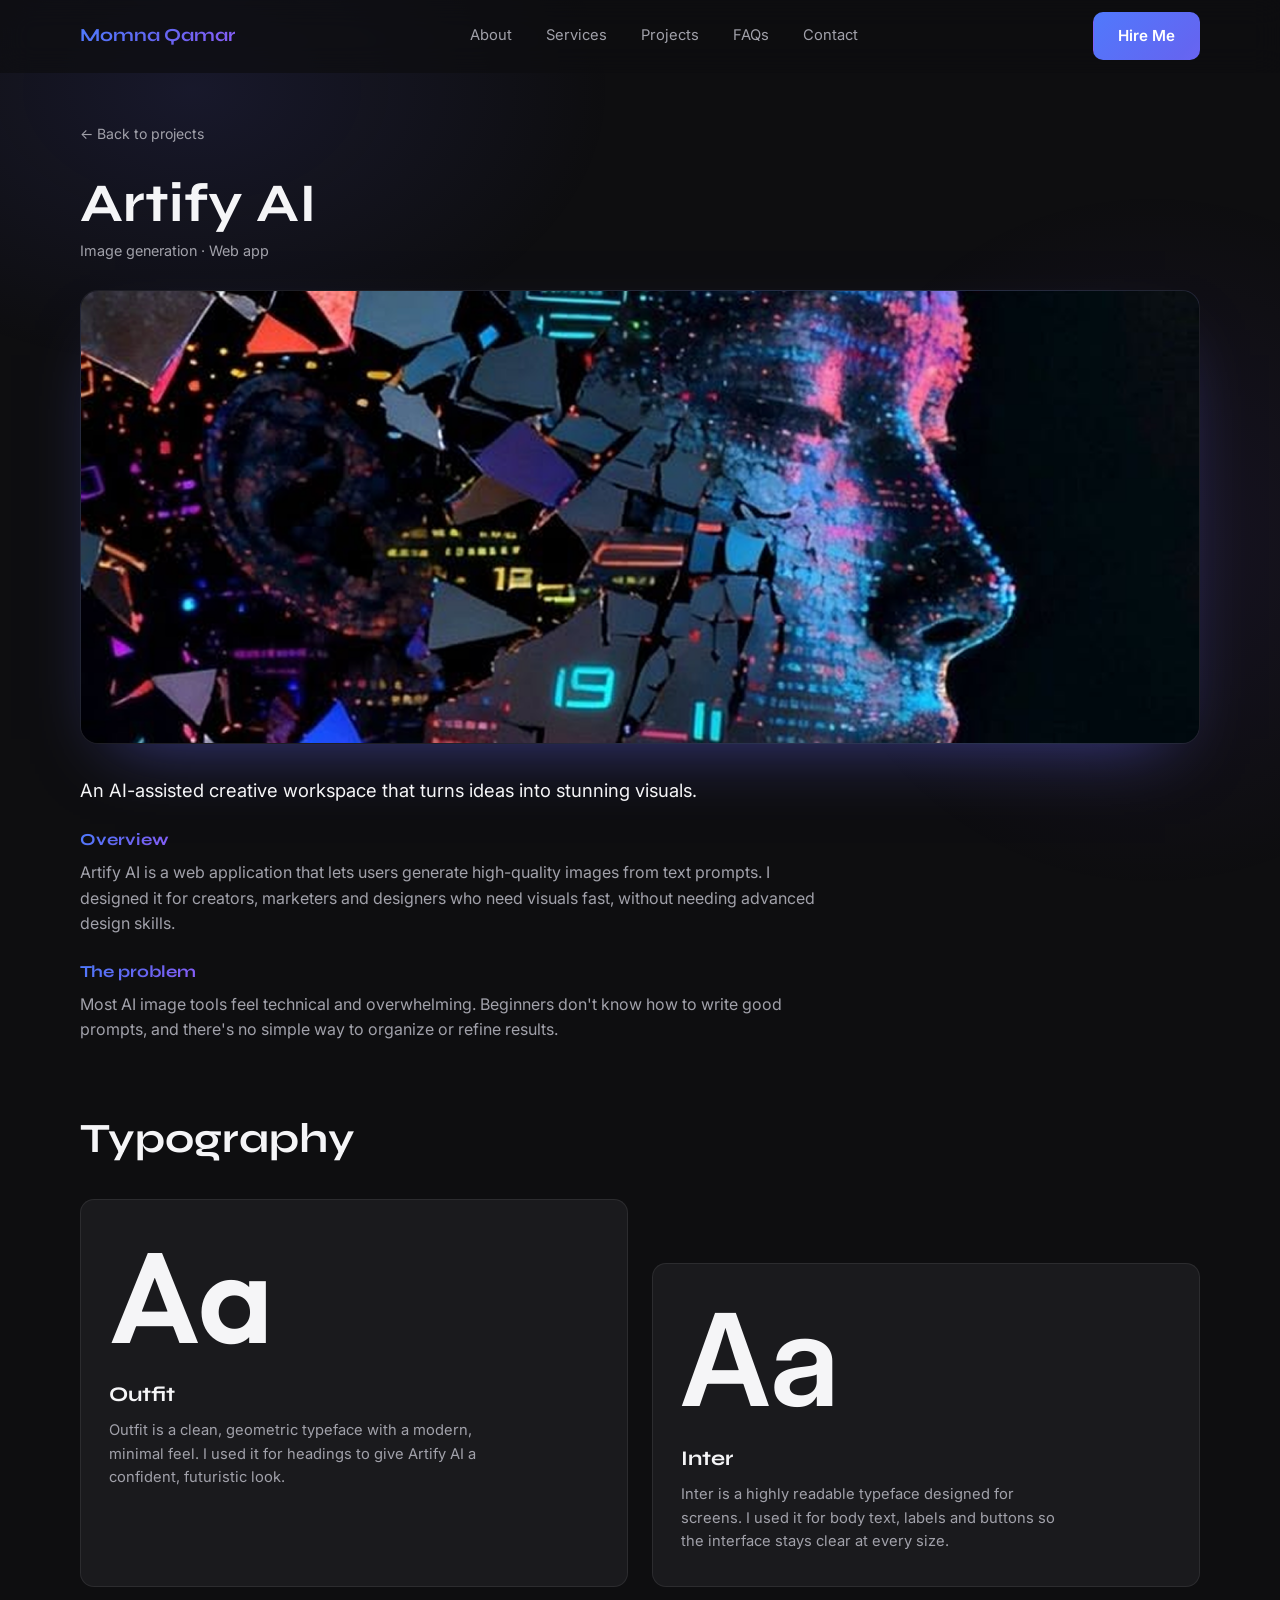
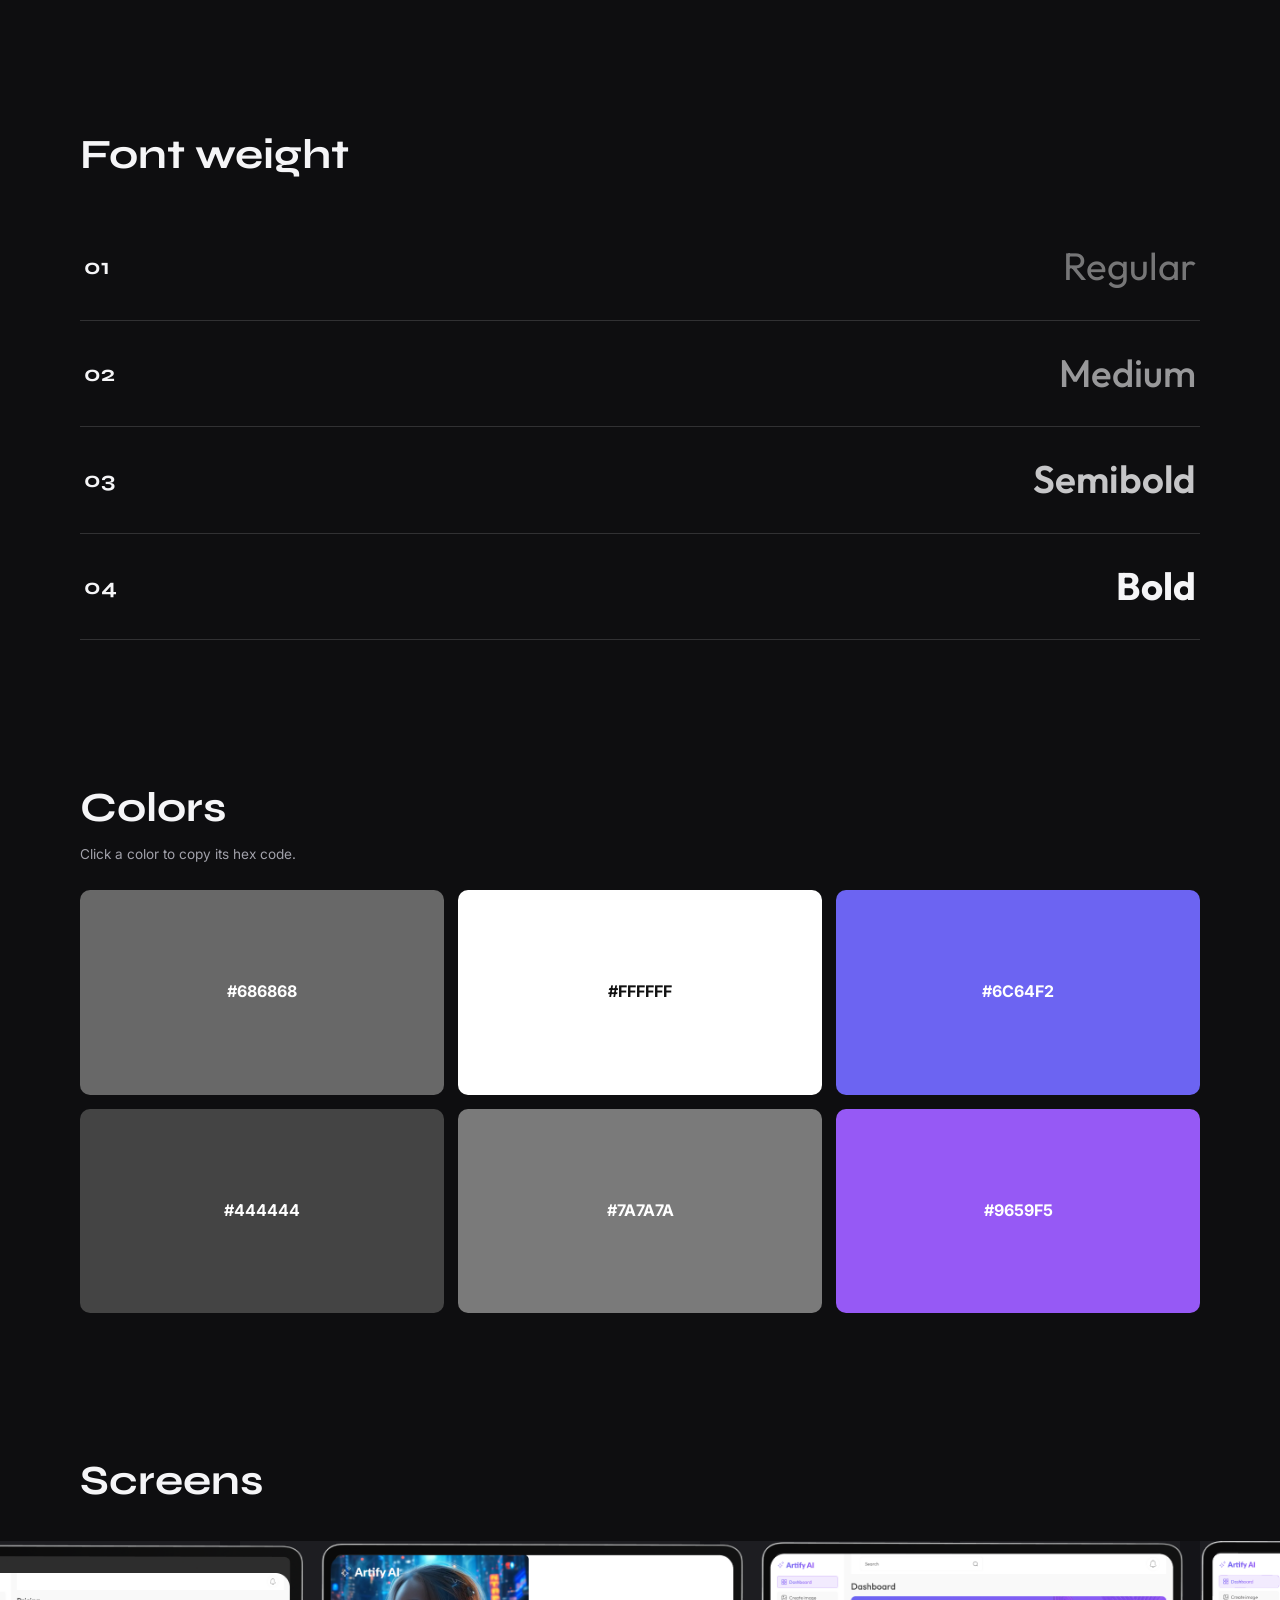
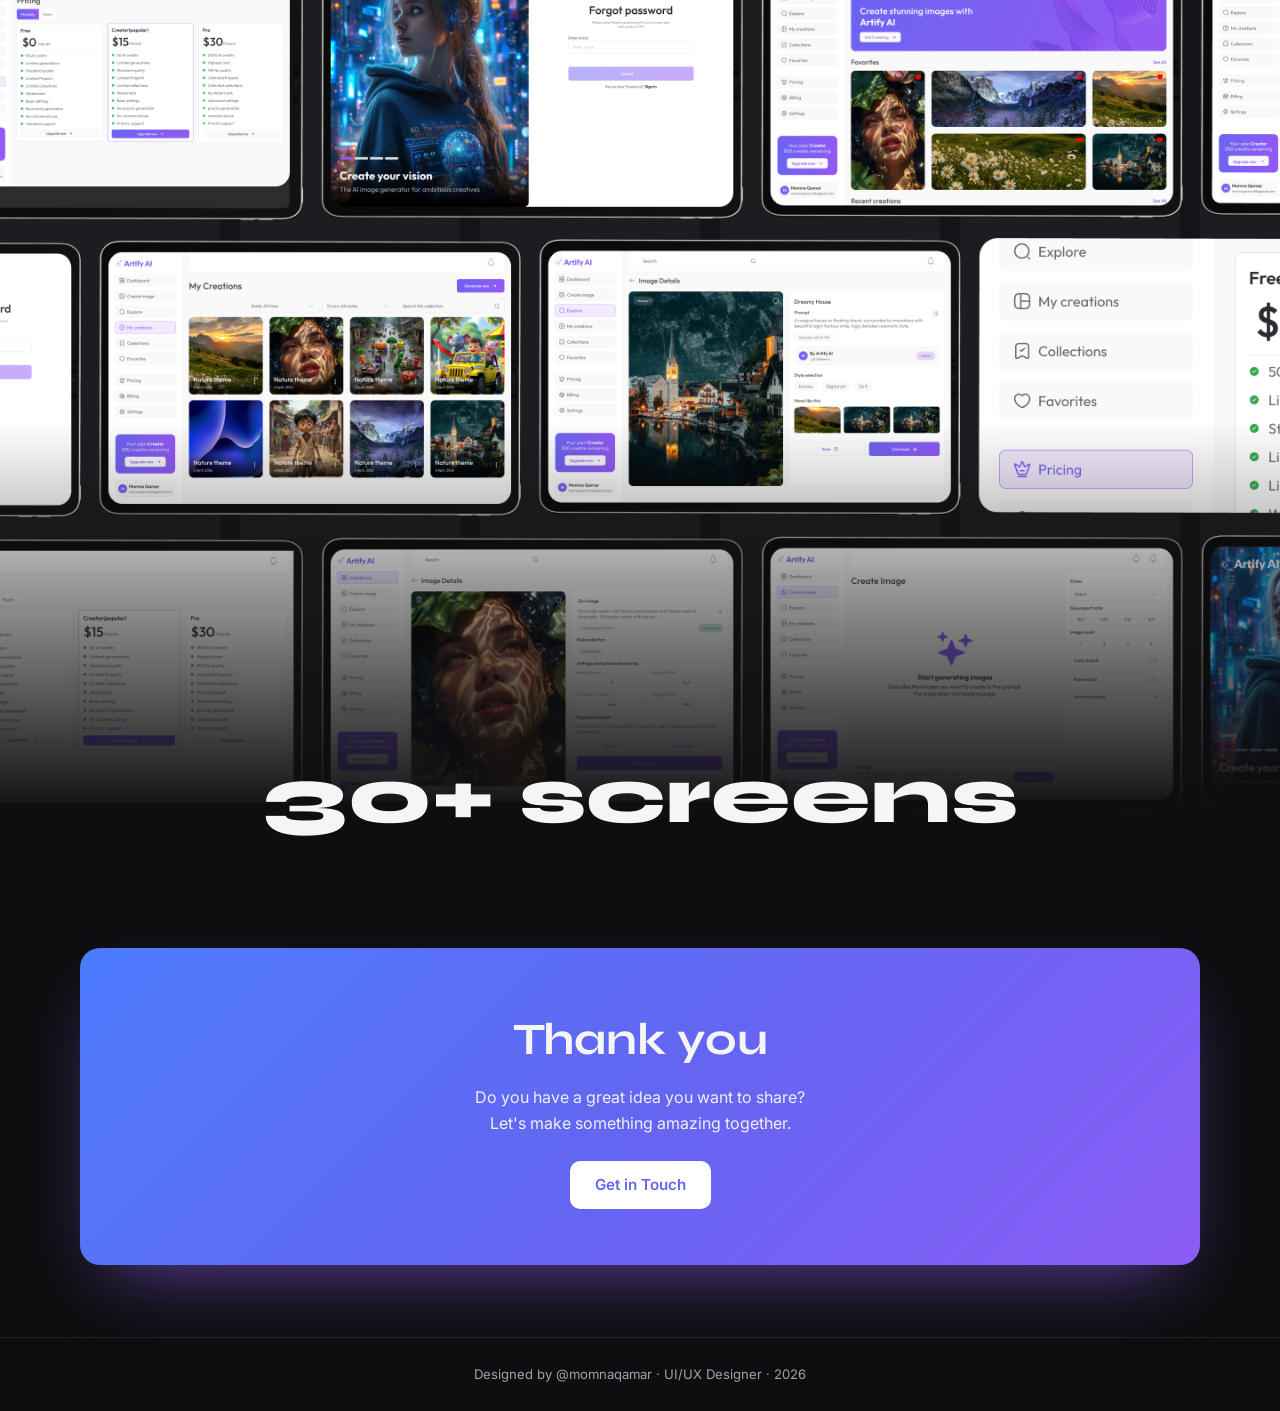
==== artify.html @ 09ad4f68 "Add files via upload" ====
<!DOCTYPE html>
<html lang="en">
<head>
  <meta charset="UTF-8" />
  <meta name="viewport" content="width=device-width, initial-scale=1.0" />
  <title>Artify AI Case Study | Momna Qamar</title>
  <meta name="description" content="Artify AI case study by Momna Qamar: an AI-assisted creative workspace that turns text prompts into high-quality images." />
  <link rel="preconnect" href="https://fonts.googleapis.com" />
  <link rel="preconnect" href="https://fonts.gstatic.com" crossorigin />
  <link href="https://fonts.googleapis.com/css2?family=Syne:wght@600;700;800&family=Inter:wght@400;500;600;700&family=Outfit:wght@400;500;600;700&display=swap" rel="stylesheet" />
  <link rel="stylesheet" href="style.css" />
  <link rel="stylesheet" href="case-study.css" />
  <script>
    // If an image is missing, try other common file extensions before hiding it
    function tryNextImage(img) {
      var base = img.getAttribute("data-base");
      var exts = ["jpg", "png", "jpeg", "webp", "svg", "avif", "JPG", "PNG", "JPEG", "WEBP"];
      var i = parseInt(img.getAttribute("data-try") || "0", 10);
      if (i < exts.length) {
        img.setAttribute("data-try", i + 1);
        img.src = base + "." + exts[i];
      } else {
        img.style.display = "none";
      }
    }
  </script>
</head>
<body>
  <div class="bg-glow" aria-hidden="true"></div>

  <!-- ============ NAVBAR ============ -->
  <header class="nav">
    <div class="container nav__inner">
      <a href="index.html" class="logo">Momna Qamar</a>

      <nav class="nav__links" id="navLinks" aria-label="Main navigation">
        <a href="index.html#about">About</a>
        <a href="index.html#services">Services</a>
        <a href="index.html#projects">Projects</a>
        <a href="index.html#faqs">FAQs</a>
        <a href="index.html#contact">Contact</a>
        <a href="index.html#contact" class="btn btn--primary nav__mobile-cta">Hire Me</a>
      </nav>

      <a href="index.html#contact" class="btn btn--primary nav__cta">Hire Me</a>

      <button class="nav__toggle" id="navToggle" aria-label="Open menu" aria-expanded="false">
        <span></span><span></span><span></span>
      </button>
    </div>
  </header>

  <main>
    <!-- ============ INTRO ============ -->
    <section class="container cs-intro">
      <a href="index.html#projects" class="back-link reveal">&larr; Back to projects</a>
      <h1 class="cs-title reveal">Artify AI</h1>
      <p class="cs-subtitle reveal">Image generation · Web app</p>

      <div class="cs-cover reveal">
        <img src="assets/artify.jpg" data-base="assets/artify" alt="Artify AI cover: a face dissolving into glowing digital shards" onerror="tryNextImage(this)" />
      </div>

      <div class="cs-summary reveal">
        <p class="cs-tagline">An AI-assisted creative workspace that turns ideas into stunning visuals.</p>

        <div class="cs-block">
          <h2>Overview</h2>
          <p>Artify AI is a web application that lets users generate high-quality images from text prompts. I designed it for creators, marketers and designers who need visuals fast, without needing advanced design skills.</p>
        </div>

        <div class="cs-block">
          <h2>The problem</h2>
          <p>Most AI image tools feel technical and overwhelming. Beginners don't know how to write good prompts, and there's no simple way to organize or refine results.</p>
        </div>
      </div>
    </section>

    <!-- ============ TYPOGRAPHY ============ -->
    <section class="section container">
      <h2 class="section__title reveal">Typography</h2>

      <div class="type-grid">
        <div class="type-card reveal">
          <span class="type-sample" style="font-family: 'Outfit', sans-serif;">Aa</span>
          <h3>Outfit</h3>
          <p>Outfit is a clean, geometric typeface with a modern, minimal feel. I used it for headings to give Artify AI a confident, futuristic look.</p>
        </div>

        <div class="type-card type-card--offset reveal">
          <span class="type-sample" style="font-family: 'Inter', sans-serif;">Aa</span>
          <h3>Inter</h3>
          <p>Inter is a highly readable typeface designed for screens. I used it for body text, labels and buttons so the interface stays clear at every size.</p>
        </div>
      </div>
    </section>

    <!-- ============ FONT WEIGHT ============ -->
    <section class="section container">
      <h2 class="section__title reveal">Font weight</h2>

      <ul class="weights">
        <li class="reveal"><span class="weights__num">01</span><span class="weights__name" style="font-weight: 400; opacity: 0.45;">Regular</span></li>
        <li class="reveal"><span class="weights__num">02</span><span class="weights__name" style="font-weight: 500; opacity: 0.6;">Medium</span></li>
        <li class="reveal"><span class="weights__num">03</span><span class="weights__name" style="font-weight: 600; opacity: 0.8;">Semibold</span></li>
        <li class="reveal"><span class="weights__num">04</span><span class="weights__name" style="font-weight: 700;">Bold</span></li>
      </ul>
    </section>

    <!-- ============ COLORS ============ -->
    <section class="section container">
      <h2 class="section__title reveal">Colors</h2>
      <p class="cs-hint reveal">Click a color to copy its hex code.</p>

      <div class="swatches">
        <button class="swatch reveal" style="--c: #686868;" data-hex="#686868"><span>#686868</span></button>
        <button class="swatch swatch--light reveal" style="--c: #FFFFFF;" data-hex="#FFFFFF"><span>#FFFFFF</span></button>
        <button class="swatch reveal" style="--c: #6C64F2;" data-hex="#6C64F2"><span>#6C64F2</span></button>
        <button class="swatch reveal" style="--c: #444444;" data-hex="#444444"><span>#444444</span></button>
        <button class="swatch reveal" style="--c: #7A7A7A;" data-hex="#7A7A7A"><span>#7A7A7A</span></button>
        <button class="swatch reveal" style="--c: #9659F5;" data-hex="#9659F5"><span>#9659F5</span></button>
      </div>
    </section>

    <!-- ============ SCREENS ============ -->
    <section class="section screens">
      <div class="container">
        <h2 class="section__title reveal">Screens</h2>
      </div>

      <div class="screens__frame reveal">
        <img src="assets/artify-screens.png" data-base="assets/artify-screens" alt="A collage of Artify AI screens: sign-in, dashboard, collections, image details and pricing" onerror="tryNextImage(this)" />
        <div class="screens__fade" aria-hidden="true"></div>
      </div>

      <p class="screens__count reveal">30+ screens</p>
    </section>

    <!-- ============ THANK YOU ============ -->
    <section class="container section">
      <div class="thanks reveal">
        <h2>Thank you</h2>
        <p>Do you have a great idea you want to share?<br />Let's make something amazing together.</p>
        <a href="index.html#contact" class="btn thanks__btn">Get in Touch</a>
      </div>
    </section>
  </main>

  <footer class="footer">
    <div class="container">Designed by @momnaqamar · UI/UX Designer · <span id="year"></span></div>
  </footer>

  <script src="script.js"></script>
  <script>
    // Copy a color's hex code when its swatch is clicked
    document.querySelectorAll(".swatch").forEach(function (swatch) {
      swatch.addEventListener("click", function () {
        var hex = swatch.getAttribute("data-hex");
        var label = swatch.querySelector("span");
        var done = function () {
          label.textContent = "Copied!";
          setTimeout(function () { label.textContent = hex; }, 1200);
        };
        if (navigator.clipboard) {
          navigator.clipboard.writeText(hex).then(done).catch(function () {});
        }
      });
    });
  </script>
</body>
</html>
---- style.css ----
/* =========================================================
   Momna Qamar — Portfolio
   Colors: Electric Blue #4D7CFE → Indigo #6366F1 → Violet #8B5CF6
   ========================================================= */

:root {
  --blue: #4d7cfe;
  --indigo: #6366f1;
  --violet: #8b5cf6;
  --gradient: linear-gradient(135deg, var(--blue) 0%, var(--indigo) 50%, var(--violet) 100%);

  --bg: #0e0e10;
  --surface: #1a1a1d;
  --surface-2: #232327;
  --border: rgba(255, 255, 255, 0.08);
  --text: #f5f5f7;
  --muted: #a1a1aa;

  --radius: 14px;
  --ease: cubic-bezier(0.22, 1, 0.36, 1);
  --font-head: "Syne", sans-serif;
  --font-body: "Inter", sans-serif;
}

*,
*::before,
*::after { box-sizing: border-box; margin: 0; padding: 0; }

html { scroll-behavior: smooth; }

body {
  font-family: var(--font-body);
  background: var(--bg);
  color: var(--text);
  line-height: 1.6;
  overflow-x: hidden;
}

img { max-width: 100%; display: block; }
a { color: inherit; text-decoration: none; }
button, input, select, textarea { font: inherit; color: inherit; }

.container { width: min(1120px, 100% - 40px); margin-inline: auto; }

/* soft background glow */
.bg-glow {
  position: fixed; inset: 0; z-index: -1; pointer-events: none;
  background:
    radial-gradient(600px 400px at 15% 10%, rgba(99, 102, 241, 0.12), transparent 70%),
    radial-gradient(500px 500px at 90% 60%, rgba(139, 92, 246, 0.08), transparent 70%);
}

.gradient-text {
  background: var(--gradient);
  -webkit-background-clip: text;
  background-clip: text;
  color: transparent;
}

/* ================= BUTTONS ================= */
.btn {
  position: relative;
  display: inline-flex; align-items: center; justify-content: center;
  padding: 11px 24px;
  border-radius: 10px;
  font-weight: 600; font-size: 0.95rem;
  border: 1px solid transparent;
  cursor: pointer;
  overflow: hidden;
  isolation: isolate;
  transition: transform 0.3s var(--ease), box-shadow 0.3s var(--ease), border-color 0.3s, color 0.3s;
}

.btn--primary {
  background: var(--gradient);
  background-size: 200% 200%;
  background-position: 0% 50%;
  color: #fff;
  transition: transform 0.3s var(--ease), box-shadow 0.3s var(--ease), background-position 0.5s var(--ease);
}
/* light sweep across the button */
.btn--primary::after {
  content: "";
  position: absolute; inset: 0; z-index: -1;
  background: linear-gradient(120deg, transparent 30%, rgba(255, 255, 255, 0.35) 50%, transparent 70%);
  transform: translateX(-120%);
  transition: transform 0.6s var(--ease);
}
.btn--primary:hover {
  transform: translateY(-3px);
  background-position: 100% 50%;
  box-shadow: 0 10px 30px -8px rgba(99, 102, 241, 0.7);
}
.btn--primary:hover::after { transform: translateX(120%); }

.btn--ghost {
  background: transparent;
  border-color: rgba(255, 255, 255, 0.25);
  color: var(--text);
}
.btn--ghost::before {
  content: "";
  position: absolute; inset: 0; z-index: -1;
  background: var(--gradient);
  opacity: 0;
  transition: opacity 0.35s var(--ease);
}
.btn--ghost:hover {
  transform: translateY(-3px);
  border-color: transparent;
  box-shadow: 0 10px 30px -10px rgba(139, 92, 246, 0.7);
}
.btn--ghost:hover::before { opacity: 1; }

.btn:active { transform: translateY(0) scale(0.97); }
.btn:focus-visible, a:focus-visible, button:focus-visible {
  outline: 2px solid var(--violet); outline-offset: 3px;
}

/* ================= NAVBAR ================= */
.nav {
  position: sticky; top: 0; z-index: 50;
  backdrop-filter: blur(14px);
  background: rgba(14, 14, 16, 0.7);
  border-bottom: 1px solid transparent;
  transition: border-color 0.3s, background 0.3s;
}
.nav.scrolled { border-color: var(--border); background: rgba(14, 14, 16, 0.9); }

.nav__inner { display: flex; align-items: center; justify-content: space-between; height: 72px; gap: 24px; }

.logo {
  font-family: var(--font-head); font-weight: 700; font-size: 1.15rem;
  background: var(--gradient); -webkit-background-clip: text; background-clip: text; color: transparent;
}

.nav__links { display: flex; gap: 34px; }
.nav__links a {
  position: relative; font-size: 0.92rem; color: var(--muted);
  transition: color 0.3s;
}
.nav__links a:not(.btn)::after {
  content: ""; position: absolute; left: 0; bottom: -6px;
  width: 100%; height: 2px; border-radius: 2px;
  background: var(--gradient);
  transform: scaleX(0); transform-origin: right;
  transition: transform 0.35s var(--ease);
}
.nav__links a:not(.btn):hover { color: var(--text); }
.nav__links a:not(.btn):hover::after { transform: scaleX(1); transform-origin: left; }
.nav__mobile-cta { display: none; }

.nav__toggle { display: none; background: none; border: 0; cursor: pointer; width: 32px; height: 32px; position: relative; }
.nav__toggle span {
  position: absolute; left: 4px; right: 4px; height: 2px; background: var(--text); border-radius: 2px;
  transition: transform 0.3s var(--ease), opacity 0.3s;
}
.nav__toggle span:nth-child(1) { top: 9px; }
.nav__toggle span:nth-child(2) { top: 15px; }
.nav__toggle span:nth-child(3) { top: 21px; }
.nav__toggle.open span:nth-child(1) { transform: translateY(6px) rotate(45deg); }
.nav__toggle.open span:nth-child(2) { opacity: 0; }
.nav__toggle.open span:nth-child(3) { transform: translateY(-6px) rotate(-45deg); }

/* ================= HERO ================= */
.hero {
  display: grid; grid-template-columns: 1fr 1fr; align-items: center; gap: 48px;
  padding-block: 56px 40px;
}
.pill {
  display: inline-block; padding: 5px 14px; border-radius: 999px;
  font-size: 0.78rem; color: var(--muted);
  background: var(--surface-2); border: 1px solid var(--border);
}
.hero__title {
  font-family: var(--font-head); font-weight: 700;
  font-size: clamp(2.6rem, 5.5vw, 4rem); line-height: 1.05;
  margin: 18px 0 20px;
}
.hero__desc { color: var(--muted); max-width: 46ch; margin-bottom: 32px; }
.hero__actions { display: flex; gap: 14px; flex-wrap: wrap; }

.hero__visual {
  aspect-ratio: 4 / 5;
  border-radius: 22px; overflow: hidden;
  background: radial-gradient(circle at 50% 45%, rgba(99, 102, 241, 0.45), transparent 60%), #050507;
  border: 1px solid var(--border);
  box-shadow: 0 30px 80px -30px rgba(99, 102, 241, 0.5);
}
.hero__visual img { width: 100%; height: 100%; object-fit: cover; transition: transform 1.2s var(--ease); }
.hero__visual:hover img { transform: scale(1.04); }

/* ================= SECTIONS ================= */
.section { padding-block: 72px; }
.section__title {
  font-family: var(--font-head); font-weight: 700;
  font-size: clamp(1.9rem, 3.5vw, 2.6rem); line-height: 1.15;
  margin-bottom: 36px;
}

/* ================= SERVICE CARDS ================= */
.services-grid { display: grid; grid-template-columns: repeat(3, 1fr); gap: 18px; }

.service-card {
  position: relative; overflow: hidden; isolation: isolate;
  padding: 28px 24px;
  border-radius: var(--radius);
  background: var(--gradient);
  min-height: 210px;
  transition: transform 0.45s var(--ease), box-shadow 0.45s var(--ease);
}
/* darker layer that fades on hover */
.service-card::before {
  content: ""; position: absolute; inset: 0; z-index: -1;
  background: linear-gradient(135deg, rgba(0, 0, 0, 0) 0%, rgba(0, 0, 0, 0.18) 100%);
  transition: opacity 0.45s var(--ease);
}
/* shine sweep */
.service-card::after {
  content: ""; position: absolute; top: 0; left: -75%; z-index: -1;
  width: 50%; height: 100%;
  background: linear-gradient(100deg, transparent, rgba(255, 255, 255, 0.28), transparent);
  transform: skewX(-20deg);
  transition: left 0.8s var(--ease);
}
.service-card:hover {
  transform: translateY(-8px);
  box-shadow: 0 22px 45px -15px rgba(99, 102, 241, 0.75);
}
.service-card:hover::before { opacity: 0; }
.service-card:hover::after { left: 130%; }

.service-card__icon {
  width: 42px; height: 42px; border-radius: 10px;
  display: grid; place-items: center;
  background: rgba(255, 255, 255, 0.16);
  border: 1px dashed rgba(255, 255, 255, 0.45);
  margin-bottom: 22px;
  transition: transform 0.45s var(--ease), background 0.45s;
}
.service-card__icon svg { width: 20px; height: 20px; fill: none; stroke: #fff; stroke-width: 1.8; stroke-linecap: round; stroke-linejoin: round; }
.service-card:hover .service-card__icon { transform: rotate(-8deg) scale(1.12); background: rgba(255, 255, 255, 0.26); }

.service-card h3 { font-family: var(--font-head); font-size: 1.2rem; margin-bottom: 10px; }
.service-card p { font-size: 0.88rem; color: rgba(255, 255, 255, 0.85); line-height: 1.55; }

/* ================= PROJECT CARDS ================= */
.projects-grid { display: grid; grid-template-columns: 1fr 1fr; gap: 18px; }
.project-card--wide { grid-column: 1 / -1; }

.project-card {
  border-radius: var(--radius); overflow: hidden;
  background: var(--surface);
  border: 1px solid var(--border);
  transition: transform 0.45s var(--ease), border-color 0.45s, box-shadow 0.45s var(--ease);
  cursor: pointer;
}
.project-card:hover {
  transform: translateY(-6px);
  border-color: rgba(139, 92, 246, 0.55);
  box-shadow: 0 24px 50px -20px rgba(99, 102, 241, 0.6);
}

.project-card__media { position: relative; aspect-ratio: 16 / 10; overflow: hidden; }
.project-card--wide .project-card__media { aspect-ratio: 21 / 8.5; }
.project-card__media img { width: 100%; height: 100%; object-fit: cover; transition: transform 0.9s var(--ease), filter 0.6s; }
.project-card:hover .project-card__media img { transform: scale(1.08); filter: brightness(1.08); }
/* color veil on hover */
.project-card__media::after {
  content: ""; position: absolute; inset: 0;
  background: linear-gradient(180deg, transparent 50%, rgba(99, 102, 241, 0.35));
  opacity: 0; transition: opacity 0.5s var(--ease);
}
.project-card:hover .project-card__media::after { opacity: 1; }

/* fallbacks while images are missing */
.media--artify { background: radial-gradient(circle at 70% 40%, #4d7cfe55, transparent 60%), #0b0b12; }
.media--biterush { background: radial-gradient(circle at 50% 50%, #f9731655, transparent 60%), #120c08; }
.media--pawhaven { background: radial-gradient(circle at 50% 50%, #8b5cf655, transparent 60%), #111; }

.project-card__tag {
  position: absolute; top: 14px; left: 14px; z-index: 1;
  padding: 4px 12px; border-radius: 999px; font-size: 0.75rem;
  background: rgba(14, 14, 16, 0.7); backdrop-filter: blur(8px);
  border: 1px solid var(--border);
  transform: translateY(-8px); opacity: 0;
  transition: transform 0.4s var(--ease), opacity 0.4s;
}
.project-card:hover .project-card__tag { transform: translateY(0); opacity: 1; }

.project-card__body { padding: 20px 22px 24px; }
.project-card__body h3 { font-family: var(--font-head); font-size: 1.15rem; margin-bottom: 8px; display: flex; align-items: center; gap: 8px; }
.project-card__body p { font-size: 0.88rem; color: var(--muted); }
.arrow { display: inline-block; opacity: 0; transform: translate(-6px, 6px); transition: transform 0.4s var(--ease), opacity 0.4s; color: var(--violet); }
.project-card:hover .arrow { opacity: 1; transform: translate(0, 0); }

/* ================= TOOLS ================= */
.tools-head { display: flex; justify-content: space-between; align-items: center; gap: 24px; flex-wrap: wrap; margin-bottom: 36px; }
.tools-head .section__title { margin-bottom: 0; }
/* auto-scrolling tool logos */
.marquee {
  flex: 1 1 280px; max-width: 400px;
  overflow: hidden;
  /* fade the logos in and out at both edges */
  -webkit-mask-image: linear-gradient(90deg, transparent, #000 15%, #000 85%, transparent);
  mask-image: linear-gradient(90deg, transparent, #000 15%, #000 85%, transparent);
}
.marquee__track {
  display: flex; width: max-content;
  animation: marquee-scroll 14s linear infinite;
}
.marquee:hover .marquee__track { animation-play-state: paused; }
.marquee__group { display: flex; align-items: center; gap: 28px; padding-right: 28px; padding-block: 10px; }
.marquee .tool-logo { flex-shrink: 0; }
.marquee .tool-logo:hover { transform: translateY(-6px) rotate(-6deg); }
@keyframes marquee-scroll {
  from { transform: translateX(0); }
  to { transform: translateX(-50%); }
}
.tool-logo--ps { background: #001e36; color: #31a8ff; border: 1.5px solid #31a8ff55; }
.tool-logo--lr { background: #001e36; color: #31a8ff; border: 1.5px solid #31a8ff55; }
.tool-logo {
  width: 52px; height: 52px; border-radius: 10px;
  display: grid; place-items: center;
  font-family: var(--font-body); font-weight: 600; font-size: 1.3rem;
  transition: transform 0.4s var(--ease);
}
.tool-logo--svg svg { height: 40px; width: auto; }
.tool-logo--sm { width: 36px; height: 36px; font-size: 0.95rem; border-radius: 7px; }
.tool-logo--sm svg { height: 26px; }

.tools-grid { display: grid; grid-template-columns: repeat(4, 1fr); gap: 18px; }

.tool-card {
  position: relative;
  padding: 24px 22px;
  border-radius: var(--radius);
  background: var(--surface);
  border: 1px solid var(--border);
  transition: transform 0.45s var(--ease), box-shadow 0.45s var(--ease), background 0.45s;
}
/* gradient border that fades in on hover */
.tool-card::before {
  content: ""; position: absolute; inset: 0; border-radius: inherit; padding: 1px;
  background: var(--gradient);
  -webkit-mask: linear-gradient(#000 0 0) content-box, linear-gradient(#000 0 0);
  -webkit-mask-composite: xor; mask-composite: exclude;
  opacity: 0; transition: opacity 0.45s var(--ease);
}
.tool-card:hover {
  transform: translateY(-6px);
  background: var(--surface-2);
  box-shadow: 0 20px 40px -18px rgba(99, 102, 241, 0.55);
}
.tool-card:hover::before { opacity: 1; }
.tool-card .tool-logo { margin-bottom: 18px; }
.tool-card:hover .tool-logo { transform: scale(1.12) rotate(-6deg); }
.tool-card h3 { font-family: var(--font-head); font-size: 1.1rem; margin-bottom: 8px; }
.tool-card p { font-size: 0.86rem; color: var(--muted); }

/* ================= FAQ ================= */
.faq-list { display: flex; flex-direction: column; gap: 14px; }
.faq {
  border-radius: 12px; background: var(--surface);
  border: 1px solid var(--border);
  transition: border-color 0.3s, background 0.3s;
}
.faq:hover, .faq.open { border-color: rgba(99, 102, 241, 0.45); background: var(--surface-2); }

.faq__q {
  width: 100%; display: flex; justify-content: space-between; align-items: center; gap: 16px;
  padding: 20px 22px; background: none; border: 0; cursor: pointer; text-align: left; font-size: 1rem;
}
.faq__icon {
  position: relative; flex-shrink: 0;
  width: 28px; height: 28px; border-radius: 50%;
  border: 2px solid var(--indigo);
  transition: transform 0.4s var(--ease), background 0.3s;
}
.faq__icon::before, .faq__icon::after {
  content: ""; position: absolute; top: 50%; left: 50%;
  width: 12px; height: 2px; background: var(--indigo); border-radius: 2px;
  transform: translate(-50%, -50%);
  transition: background 0.3s;
}
.faq__icon::after { transform: translate(-50%, -50%) rotate(90deg); }
.faq__q:hover .faq__icon { background: var(--indigo); }
.faq__q:hover .faq__icon::before, .faq__q:hover .faq__icon::after { background: #fff; }
.faq.open .faq__icon { transform: rotate(45deg); }

.faq__a { display: grid; grid-template-rows: 0fr; transition: grid-template-rows 0.4s var(--ease); }
.faq__a p { overflow: hidden; padding: 0 22px; color: var(--muted); font-size: 0.93rem; }
.faq.open .faq__a { grid-template-rows: 1fr; }
.faq.open .faq__a p { padding-bottom: 20px; }

/* ================= CONTACT ================= */
.contact__big {
  font-family: var(--font-head); font-weight: 800;
  font-size: clamp(3rem, 10vw, 7rem); line-height: 1;
  color: rgba(255, 255, 255, 0.1);
  margin-bottom: 40px; white-space: nowrap;
}
.contact__grid { display: grid; grid-template-columns: 1fr 1.4fr; gap: 48px; }
.contact__info .section__title { margin-bottom: 12px; }
.contact__lead { color: var(--muted); font-size: 0.92rem; margin-bottom: 18px; max-width: 34ch; }
.contact__perks { list-style: none; display: grid; gap: 8px; margin-bottom: 26px; font-size: 0.88rem; color: var(--muted); }
.contact__perks li { display: flex; align-items: center; gap: 10px; }
.contact__perks li::before {
  content: "✓"; display: grid; place-items: center;
  width: 18px; height: 18px; border-radius: 50%;
  background: var(--gradient); color: #fff; font-size: 0.65rem;
}

.info-card {
  display: grid; gap: 2px;
  padding: 18px 20px; margin-bottom: 14px; max-width: 320px;
  border-radius: 12px; background: var(--surface); border: 1px solid var(--border);
  transition: transform 0.4s var(--ease), border-color 0.4s;
}
.info-card svg { width: 20px; height: 20px; fill: none; stroke: var(--muted); stroke-width: 1.8; margin-bottom: 8px; transition: stroke 0.3s; }
.info-card strong { font-family: var(--font-head); font-size: 1.05rem; }
.info-card span { font-size: 0.85rem; color: var(--muted); }
.info-card:hover { transform: translateX(6px); border-color: rgba(99, 102, 241, 0.5); }
.info-card:hover svg { stroke: var(--violet); }

.contact__form { display: grid; gap: 14px; align-content: start; }
.contact__form input, .contact__form select, .contact__form textarea {
  width: 100%; padding: 14px 16px;
  border-radius: 10px; border: 1px solid var(--border);
  background: var(--surface); font-size: 0.92rem;
  transition: border-color 0.3s, box-shadow 0.3s;
}
.contact__form select { color: var(--muted); appearance: none; cursor: pointer; }
.contact__form select:valid { color: var(--text); }
.contact__form textarea { resize: vertical; }
.contact__form ::placeholder { color: var(--muted); }
.contact__form input:focus, .contact__form select:focus, .contact__form textarea:focus {
  outline: none; border-color: var(--indigo); box-shadow: 0 0 0 3px rgba(99, 102, 241, 0.2);
}
.contact__form .invalid { border-color: #f87171; }
.contact__form .btn { justify-self: start; padding-inline: 34px; }
.honeypot { position: absolute; left: -9999px; }
.form-status { font-size: 0.88rem; min-height: 1.2em; }
.form-status.success { color: #4ade80; }
.form-status.error { color: #f87171; }

/* ================= FOOTER ================= */
.footer { border-top: 1px solid var(--border); padding: 26px 0; text-align: center; font-size: 0.82rem; color: var(--muted); }

/* ================= SCROLL REVEAL ================= */
.reveal { opacity: 0; transform: translateY(24px); transition: opacity 0.8s var(--ease), transform 0.8s var(--ease); }
.reveal.visible { opacity: 1; transform: none; }

/* ================= RESPONSIVE ================= */
@media (max-width: 960px) {
  .services-grid { grid-template-columns: repeat(2, 1fr); }
  .tools-grid { grid-template-columns: repeat(2, 1fr); }
}

@media (max-width: 760px) {
  .nav__cta { display: none; }
  .nav__toggle { display: block; }
  .nav__links {
    position: absolute; top: 72px; left: 0; right: 0;
    flex-direction: column; gap: 0; padding: 12px 20px 20px;
    background: rgba(14, 14, 16, 0.97); border-bottom: 1px solid var(--border);
    transform: translateY(-10px); opacity: 0; pointer-events: none;
    transition: opacity 0.3s, transform 0.3s var(--ease);
  }
  .nav__links.open { opacity: 1; transform: none; pointer-events: auto; }
  .nav__links a:not(.btn) { padding: 12px 0; }
  .nav__mobile-cta { display: inline-flex; margin-top: 10px; }

  .hero { grid-template-columns: 1fr; padding-top: 32px; }
  .hero__visual { aspect-ratio: 1 / 1; }
  .section { padding-block: 56px; }
  .services-grid, .projects-grid, .tools-grid, .contact__grid { grid-template-columns: 1fr; }
  .project-card--wide .project-card__media { aspect-ratio: 16 / 10; }
  .contact__big { white-space: normal; }
  .marquee { flex-basis: 100%; max-width: 100%; }
  /* show hover-only details on touch screens */
  .project-card__tag, .arrow { opacity: 1; transform: none; }
}

@media (prefers-reduced-motion: reduce) {
  *, *::before, *::after { transition: none !important; animation: none !important; }
  .reveal { opacity: 1; transform: none; }
  html { scroll-behavior: auto; }
  .marquee { -webkit-mask-image: none; mask-image: none; }
  .marquee__group[aria-hidden="true"] { display: none; }
}

/* project card used as a link */
a.project-card { display: block; color: inherit; }
---- case-study.css ----
/* =========================================================
   Case study pages (e.g. artify.html)
   Uses the variables and base styles from style.css
   ========================================================= */

/* the main page's project card is now a link */
a.project-card { display: block; color: inherit; }

/* ---------- Intro ---------- */
.cs-intro { padding-top: 48px; }

.back-link {
  display: inline-block; margin-bottom: 28px;
  font-size: 0.88rem; color: var(--muted);
  transition: color 0.3s, transform 0.3s var(--ease);
}
.back-link:hover { color: var(--text); transform: translateX(-4px); }

.cs-title {
  font-family: var(--font-head); font-weight: 700;
  font-size: clamp(2.4rem, 5vw, 3.4rem); line-height: 1.1;
}
.cs-subtitle { color: var(--muted); font-size: 0.9rem; margin: 6px 0 28px; }

.cs-cover {
  aspect-ratio: 21 / 8.5;
  border-radius: 18px; overflow: hidden;
  border: 1px solid var(--border);
  background: radial-gradient(circle at 70% 40%, #4d7cfe55, transparent 60%), #0b0b12;
  box-shadow: 0 30px 70px -35px rgba(99, 102, 241, 0.6);
}
.cs-cover img { width: 100%; height: 100%; object-fit: cover; transition: transform 1.2s var(--ease); }
.cs-cover:hover img { transform: scale(1.04); }

.cs-summary { margin-top: 32px; max-width: 760px; display: grid; gap: 22px; }
.cs-tagline { font-size: 1.15rem; color: var(--text); }
.cs-block h2 {
  font-family: var(--font-head); font-size: 1.05rem; margin-bottom: 6px;
  background: var(--gradient); -webkit-background-clip: text; background-clip: text; color: transparent;
  display: inline-block;
}
.cs-block p { color: var(--muted); }

/* ---------- Typography ---------- */
.type-grid { display: grid; grid-template-columns: 1fr 1fr; gap: 24px; }
.type-card {
  padding: 32px 28px; border-radius: var(--radius);
  background: var(--surface); border: 1px solid var(--border);
  transition: transform 0.45s var(--ease), border-color 0.45s;
}
.type-card:hover { transform: translateY(-6px); border-color: rgba(139, 92, 246, 0.5); }
.type-card--offset { margin-top: 64px; }
.type-sample {
  display: block; font-size: clamp(5rem, 11vw, 8rem); font-weight: 600; line-height: 1;
  margin-bottom: 18px;
  transition: color 0.4s;
}
.type-card:hover .type-sample {
  background: var(--gradient); -webkit-background-clip: text; background-clip: text; color: transparent;
}
.type-card h3 { font-family: var(--font-head); font-size: 1.3rem; margin-bottom: 8px; }
.type-card p { color: var(--muted); font-size: 0.92rem; max-width: 42ch; }

/* ---------- Font weight ---------- */
.weights { list-style: none; }
.weights li {
  display: flex; justify-content: space-between; align-items: center;
  padding: 22px 4px; border-bottom: 1px solid rgba(255, 255, 255, 0.15);
  transition: padding 0.4s var(--ease), border-color 0.4s;
}
.weights li:hover { padding-inline: 14px; border-color: var(--violet); }
.weights__num { font-family: var(--font-head); font-size: 1.4rem; font-weight: 700; }
.weights__name {
  font-family: "Outfit", sans-serif; font-size: clamp(1.6rem, 3.5vw, 2.4rem);
  transition: opacity 0.4s;
}
.weights li:hover .weights__name { opacity: 1 !important; }

/* ---------- Colors ---------- */
.cs-hint { color: var(--muted); font-size: 0.85rem; margin: -24px 0 24px; }
.swatches { display: grid; grid-template-columns: repeat(3, 1fr); gap: 14px; }
.swatch {
  aspect-ratio: 16 / 9; border: 0; border-radius: 10px; cursor: pointer;
  background: var(--c);
  display: grid; place-items: center;
  font-weight: 700; font-size: 1rem; color: #fff;
  transition: transform 0.4s var(--ease), box-shadow 0.4s var(--ease);
}
.swatch--light { color: #111; }
.swatch:hover { transform: translateY(-6px) scale(1.02); box-shadow: 0 18px 40px -16px var(--c); }

/* ---------- Screens ---------- */
.screens { padding-bottom: 40px; overflow: hidden; }
.screens__frame {
  position: relative;
  width: 100%; min-height: 260px;
  background:
    repeating-linear-gradient(90deg, rgba(255,255,255,0.04) 0 220px, transparent 220px 240px),
    #141418;
}
.screens__frame img { width: 100%; display: block; }
.screens__fade {
  position: absolute; left: 0; right: 0; bottom: 0; height: 45%;
  background: linear-gradient(transparent, var(--bg));
  pointer-events: none;
}
.screens__count {
  position: relative; z-index: 1;
  text-align: center; margin-top: -60px;
  font-family: var(--font-head); font-weight: 800;
  font-size: clamp(2.8rem, 8vw, 5rem); line-height: 1;
}

/* ---------- Thank you ---------- */
.thanks {
  text-align: center; padding: 56px 24px;
  border-radius: 20px;
  background: var(--gradient);
  box-shadow: 0 30px 70px -30px rgba(139, 92, 246, 0.7);
}
.thanks h2 { font-family: var(--font-head); font-size: clamp(2rem, 4vw, 2.8rem); margin-bottom: 10px; }
.thanks p { color: rgba(255, 255, 255, 0.9); margin-bottom: 24px; }
.thanks__btn { background: #fff; color: var(--indigo); }
.thanks__btn:hover { transform: translateY(-3px); box-shadow: 0 12px 30px -10px rgba(0, 0, 0, 0.5); }

/* ---------- Responsive ---------- */
@media (max-width: 760px) {
  .cs-cover { aspect-ratio: 16 / 10; }
  .type-grid { grid-template-columns: 1fr; }
  .type-card--offset { margin-top: 0; }
  .swatches { grid-template-columns: repeat(2, 1fr); }
  .screens__count { margin-top: -30px; }
}
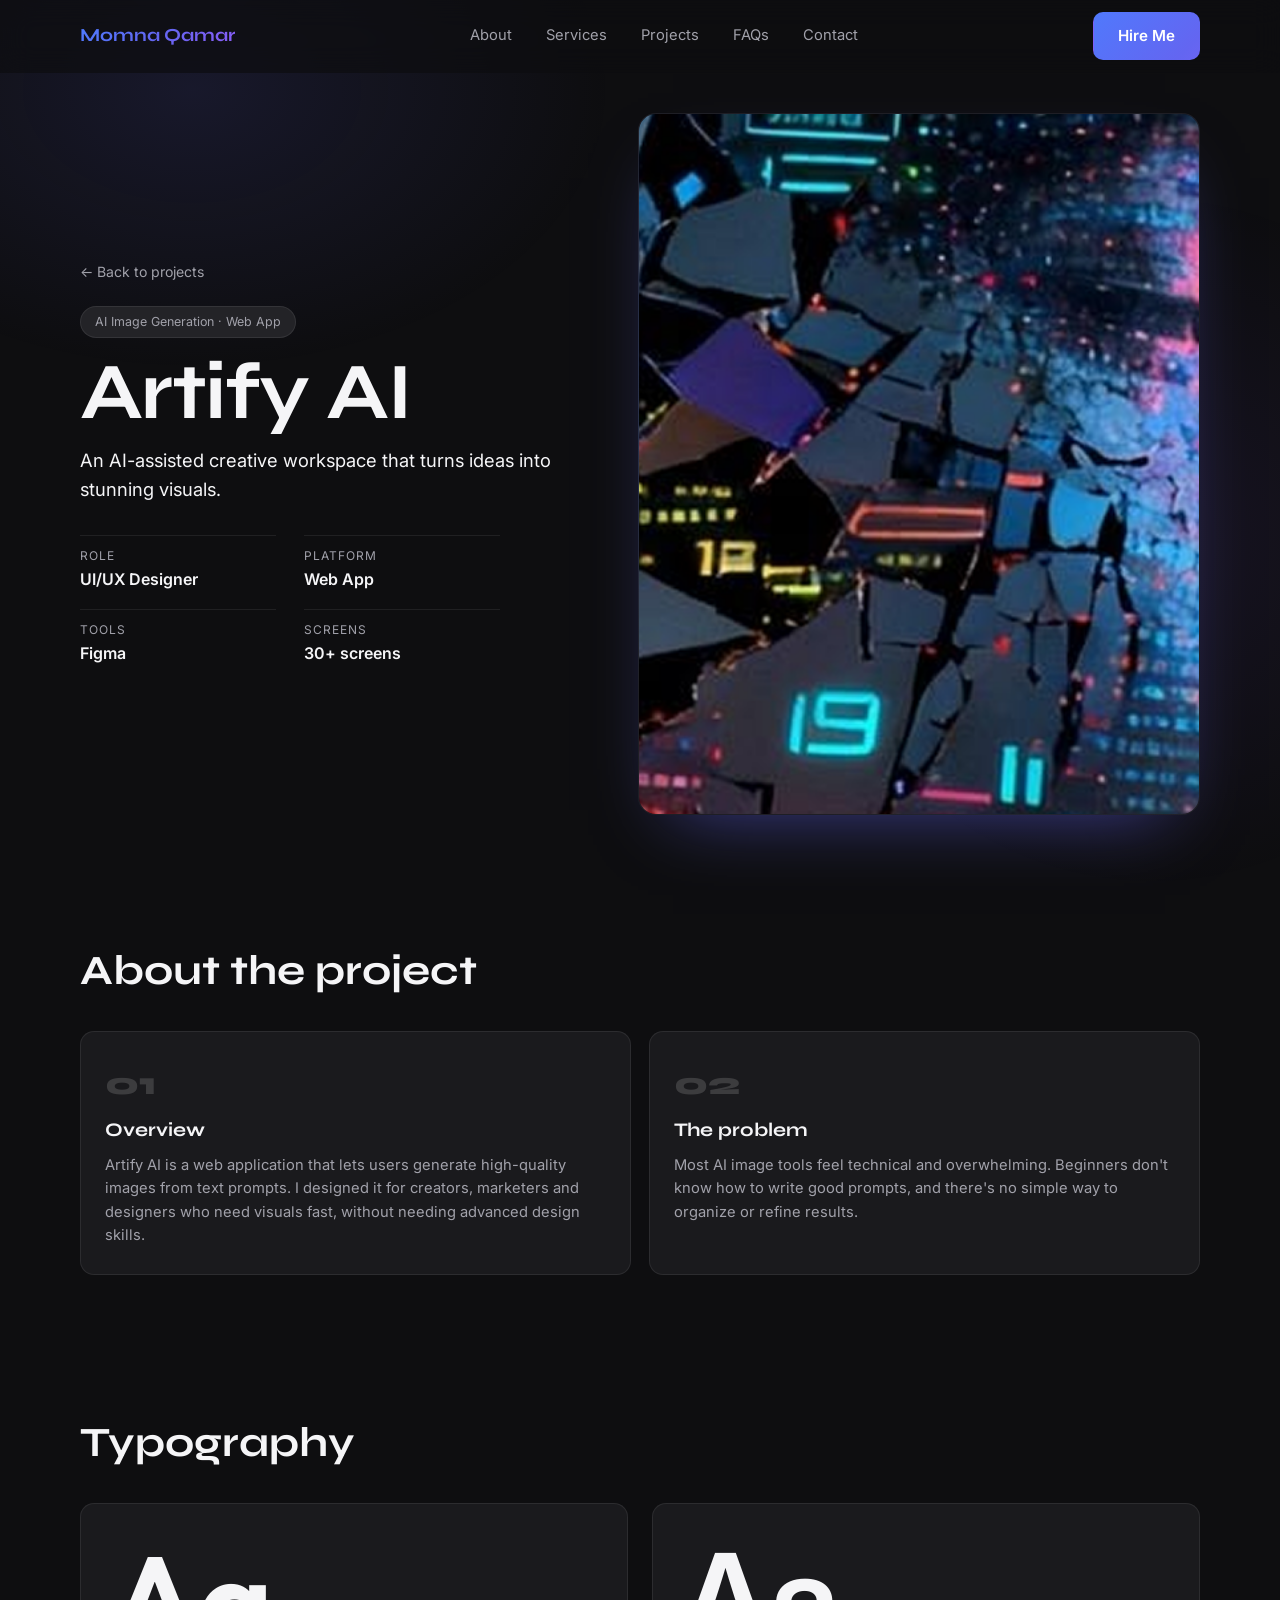
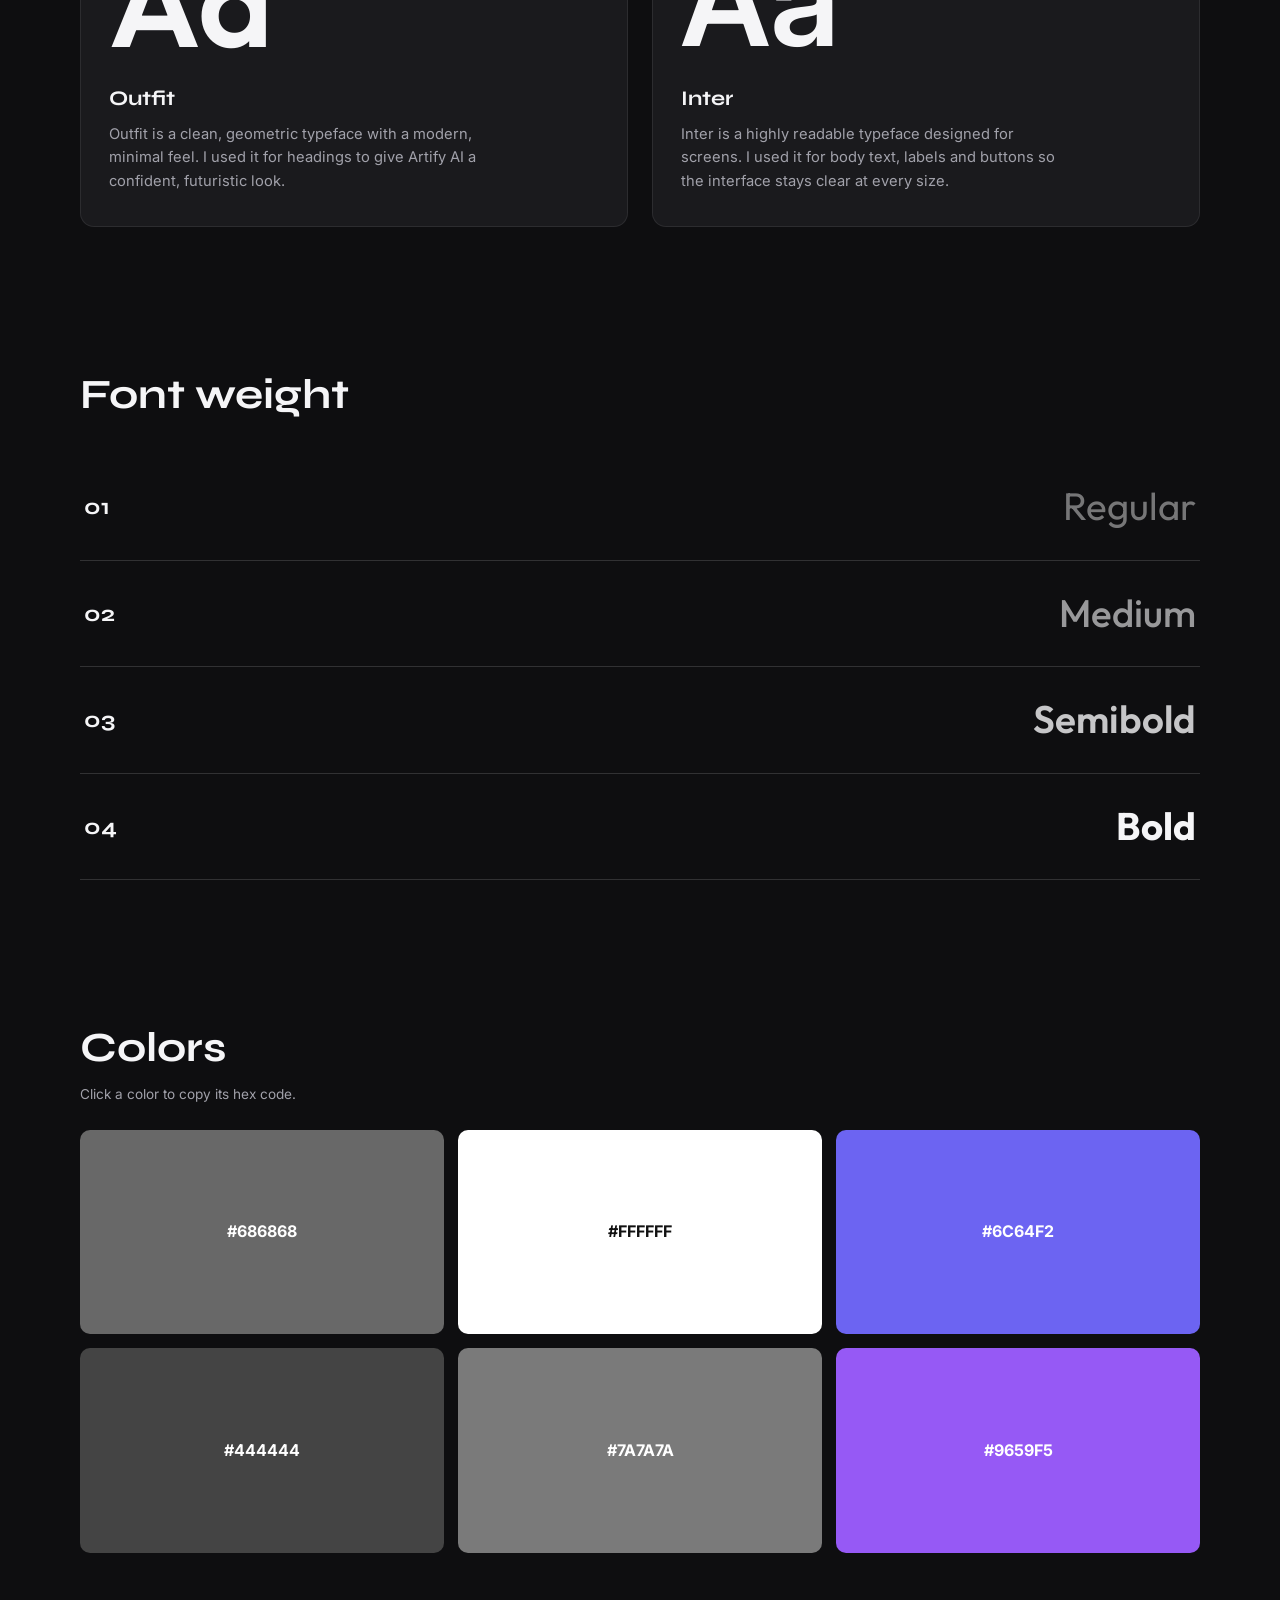
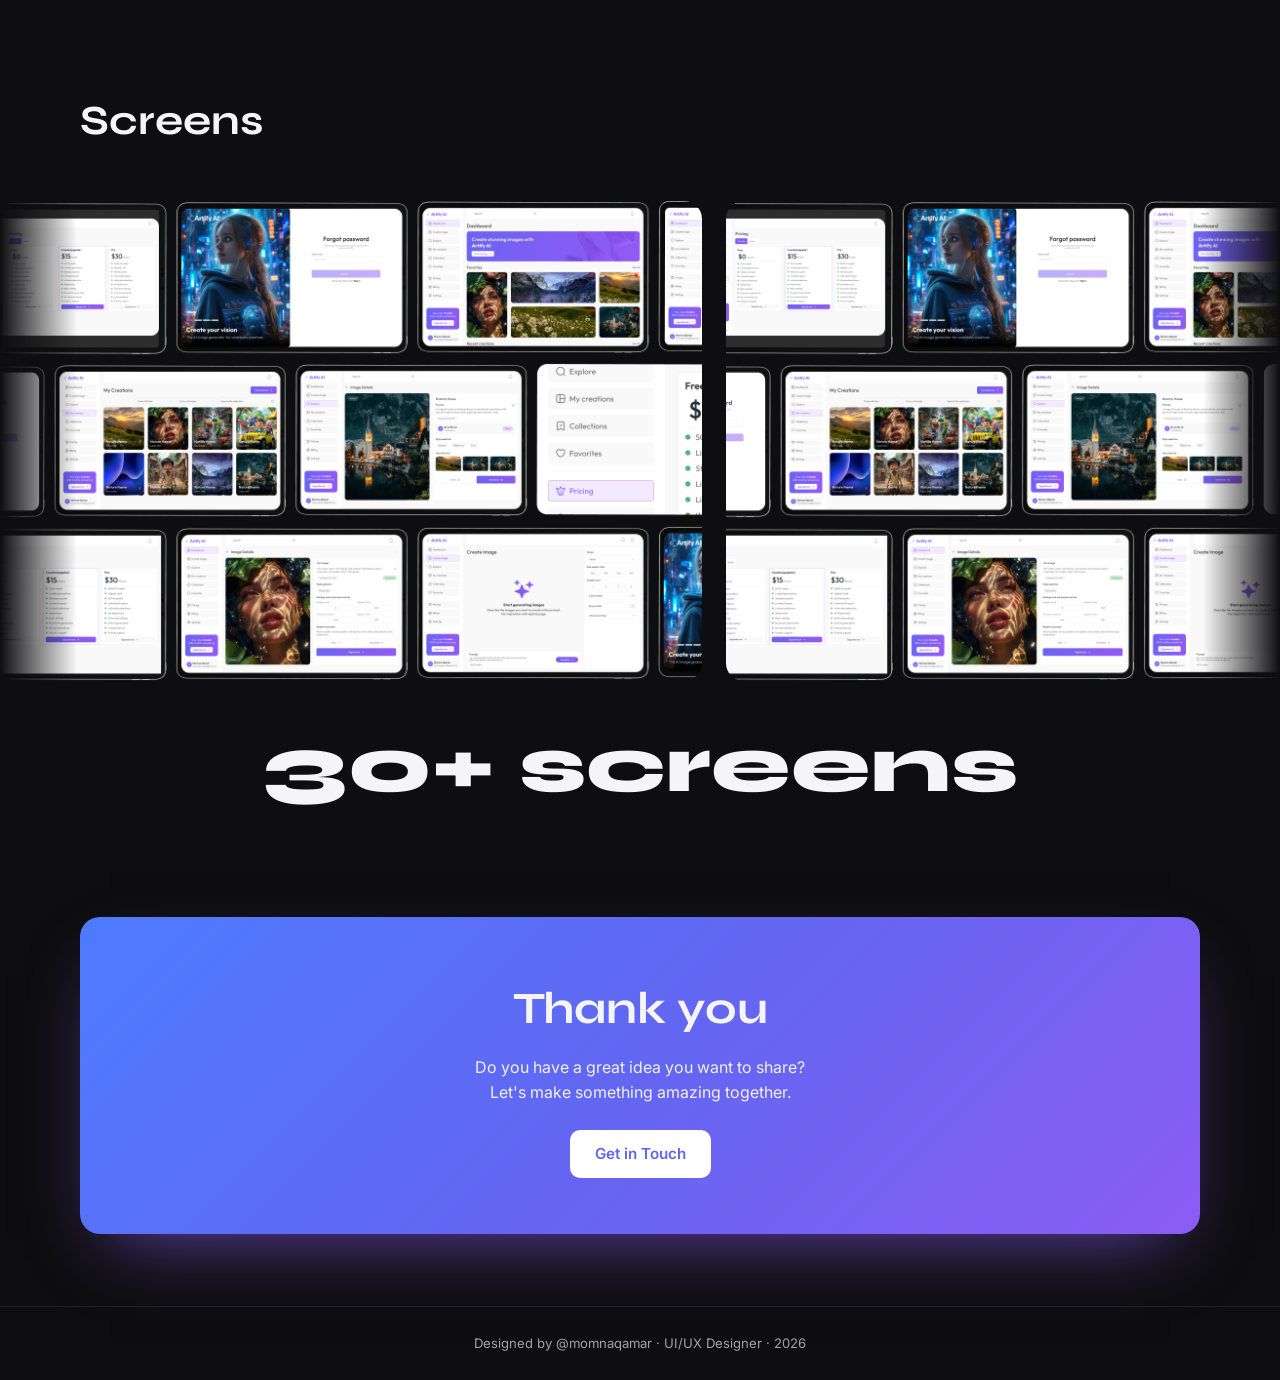
==== commit ebd39fd1: "Add files via upload" ====
--- a/artify.html
+++ b/artify.html
@@ -51,28 +51,39 @@
   </header>
 
   <main>
-    <!-- ============ INTRO ============ -->
-    <section class="container cs-intro">
-      <a href="index.html#projects" class="back-link reveal">&larr; Back to projects</a>
-      <h1 class="cs-title reveal">Artify AI</h1>
-      <p class="cs-subtitle reveal">Image generation · Web app</p>
-
+    <!-- ============ HERO ============ -->
+    <section class="container cs-hero">
+      <div class="cs-hero__text">
+        <a href="index.html#projects" class="back-link reveal">&larr; Back to projects</a>
+        <span class="pill cs-tag reveal">AI Image Generation · Web App</span>
+        <h1 class="cs-title reveal">Artify AI</h1>
+        <p class="cs-hero__tagline reveal">An AI-assisted creative workspace that turns ideas into stunning visuals.</p>
+        <dl class="cs-meta reveal">
+          <div><dt>Role</dt><dd>UI/UX Designer</dd></div>
+          <div><dt>Platform</dt><dd>Web App</dd></div>
+          <div><dt>Tools</dt><dd>Figma</dd></div>
+          <div><dt>Screens</dt><dd>30+ screens</dd></div>
+        </dl>
+      </div>
       <div class="cs-cover reveal">
         <img src="assets/artify.jpg" data-base="assets/artify" alt="Artify AI cover: a face dissolving into glowing digital shards" onerror="tryNextImage(this)" />
       </div>
+    </section>
 
-      <div class="cs-summary reveal">
-        <p class="cs-tagline">An AI-assisted creative workspace that turns ideas into stunning visuals.</p>
-
-        <div class="cs-block">
-          <h2>Overview</h2>
+    <!-- ============ ABOUT ============ -->
+    <section class="section container">
+      <h2 class="section__title reveal">About the project</h2>
+      <div class="cs-about">
+        <article class="cs-about__card reveal">
+          <span class="cs-about__num">01</span>
+          <h3>Overview</h3>
           <p>Artify AI is a web application that lets users generate high-quality images from text prompts. I designed it for creators, marketers and designers who need visuals fast, without needing advanced design skills.</p>
-        </div>
-
-        <div class="cs-block">
-          <h2>The problem</h2>
+        </article>
+        <article class="cs-about__card reveal">
+          <span class="cs-about__num">02</span>
+          <h3>The problem</h3>
           <p>Most AI image tools feel technical and overwhelming. Beginners don't know how to write good prompts, and there's no simple way to organize or refine results.</p>
-        </div>
+        </article>
       </div>
     </section>
 
@@ -128,12 +139,14 @@
         <h2 class="section__title reveal">Screens</h2>
       </div>
 
-      <div class="screens__frame reveal">
-        <img src="assets/artify-screens.png" data-base="assets/artify-screens" alt="A collage of Artify AI screens: sign-in, dashboard, collections, image details and pricing" onerror="tryNextImage(this)" />
-        <div class="screens__fade" aria-hidden="true"></div>
+      <div class="screens__marquee reveal">
+        <div class="screens__track">
+          <img src="assets/artify-screens.png" data-base="assets/artify-screens" alt="A collage of Artify AI screens: sign-in, dashboard, collections, image details and pricing" onerror="tryNextImage(this)" />
+          <img src="assets/artify-screens.png" data-base="assets/artify-screens" alt="" aria-hidden="true" onerror="tryNextImage(this)" />
+        </div>
       </div>
 
-      <p class="screens__count reveal">30+ screens</p>
+      <p class="screens__count screens__count--below reveal">30+ screens</p>
     </section>
 
     <!-- ============ THANK YOU ============ -->
--- a/case-study.css
+++ b/case-study.css
@@ -49,7 +49,7 @@
   transition: transform 0.45s var(--ease), border-color 0.45s;
 }
 .type-card:hover { transform: translateY(-6px); border-color: rgba(139, 92, 246, 0.5); }
-.type-card--offset { margin-top: 64px; }
+.type-card--offset { margin-top: 0; }
 .type-sample {
   display: block; font-size: clamp(5rem, 11vw, 8rem); font-weight: 600; line-height: 1;
   margin-bottom: 18px;
@@ -131,3 +131,61 @@
   .swatches { grid-template-columns: repeat(2, 1fr); }
   .screens__count { margin-top: -30px; }
 }
+
+
+/* =========================================================
+   Shared case-study header (all detail pages)
+   ========================================================= */
+/* back link on its own line, tag stacked above the main heading */
+.back-link { display: flex; width: max-content; margin-bottom: 22px; }
+.cs-tag { display: block; width: max-content; max-width: 100%; margin: 0 0 14px; }
+
+/* ---------- Artify hero: text left, image right ---------- */
+.cs-hero {
+  display: grid; grid-template-columns: 1fr 1.1fr; gap: 48px; align-items: center;
+  padding: 40px 0 60px; min-height: 600px;
+}
+.cs-hero .cs-title { font-size: clamp(3rem, 7vw, 5rem); line-height: 1; letter-spacing: -0.02em; }
+.cs-hero__tagline { font-size: 1.15rem; color: var(--text); margin: 14px 0 0; max-width: 40ch; }
+.cs-hero .cs-cover { aspect-ratio: 4 / 5; }
+.cs-meta { display: grid; grid-template-columns: repeat(2, 1fr); gap: 16px 28px; margin-top: 30px; max-width: 420px; }
+.cs-meta div { border-top: 1px solid var(--border); padding-top: 10px; }
+.cs-meta dt { font-size: 0.75rem; color: var(--muted); text-transform: uppercase; letter-spacing: 0.08em; }
+.cs-meta dd { font-weight: 600; margin-top: 2px; }
+
+/* ---------- About the project cards (Artify) ---------- */
+.cs-about { display: grid; grid-template-columns: 1fr 1fr; gap: 18px; }
+.cs-about__card {
+  padding: 26px 24px; border-radius: var(--radius);
+  background: var(--surface); border: 1px solid var(--border);
+  transition: transform 0.45s var(--ease), border-color 0.45s;
+}
+.cs-about__card:hover { transform: translateY(-6px); border-color: rgba(139, 92, 246, 0.5); }
+.cs-about__num { font-family: var(--font-head); font-weight: 800; font-size: 2rem; color: rgba(255, 255, 255, 0.15); }
+.cs-about__card h3 { font-family: var(--font-head); font-size: 1.2rem; margin: 6px 0 8px; }
+.cs-about__card p { color: var(--muted); font-size: 0.92rem; }
+
+/* ---------- Artify screens: horizontal auto-scroll ---------- */
+.screens__marquee {
+  overflow: hidden; padding: 20px 0;
+  -webkit-mask-image: linear-gradient(90deg, transparent, #000 6%, #000 94%, transparent);
+          mask-image: linear-gradient(90deg, transparent, #000 6%, #000 94%, transparent);
+}
+.screens__track { display: flex; gap: 24px; width: max-content; animation: cs-scroll 45s linear infinite; }
+.screens__track img { height: 480px; width: auto; max-width: none; border-radius: 18px; display: block; }
+.screens__marquee:hover .screens__track { animation-play-state: paused; }
+@keyframes cs-scroll { from { transform: translateX(0); } to { transform: translateX(calc(-50% - 12px)); } }
+.screens__count--below { margin-top: 24px; }
+
+@media (max-width: 960px) {
+  .cs-hero { grid-template-columns: 1fr; min-height: 0; gap: 32px; }
+  .cs-hero .cs-cover { aspect-ratio: 16 / 11; }
+}
+@media (max-width: 760px) {
+  .cs-hero { padding-top: 28px; }
+  .cs-about { grid-template-columns: 1fr; }
+  .screens__track img { height: 260px; border-radius: 12px; }
+  .screens__count--below { margin-top: 16px; }
+  .cs-tag { font-size: 0.72rem; }
+}
+@media (prefers-reduced-motion: reduce) { .screens__track { animation: none; } }
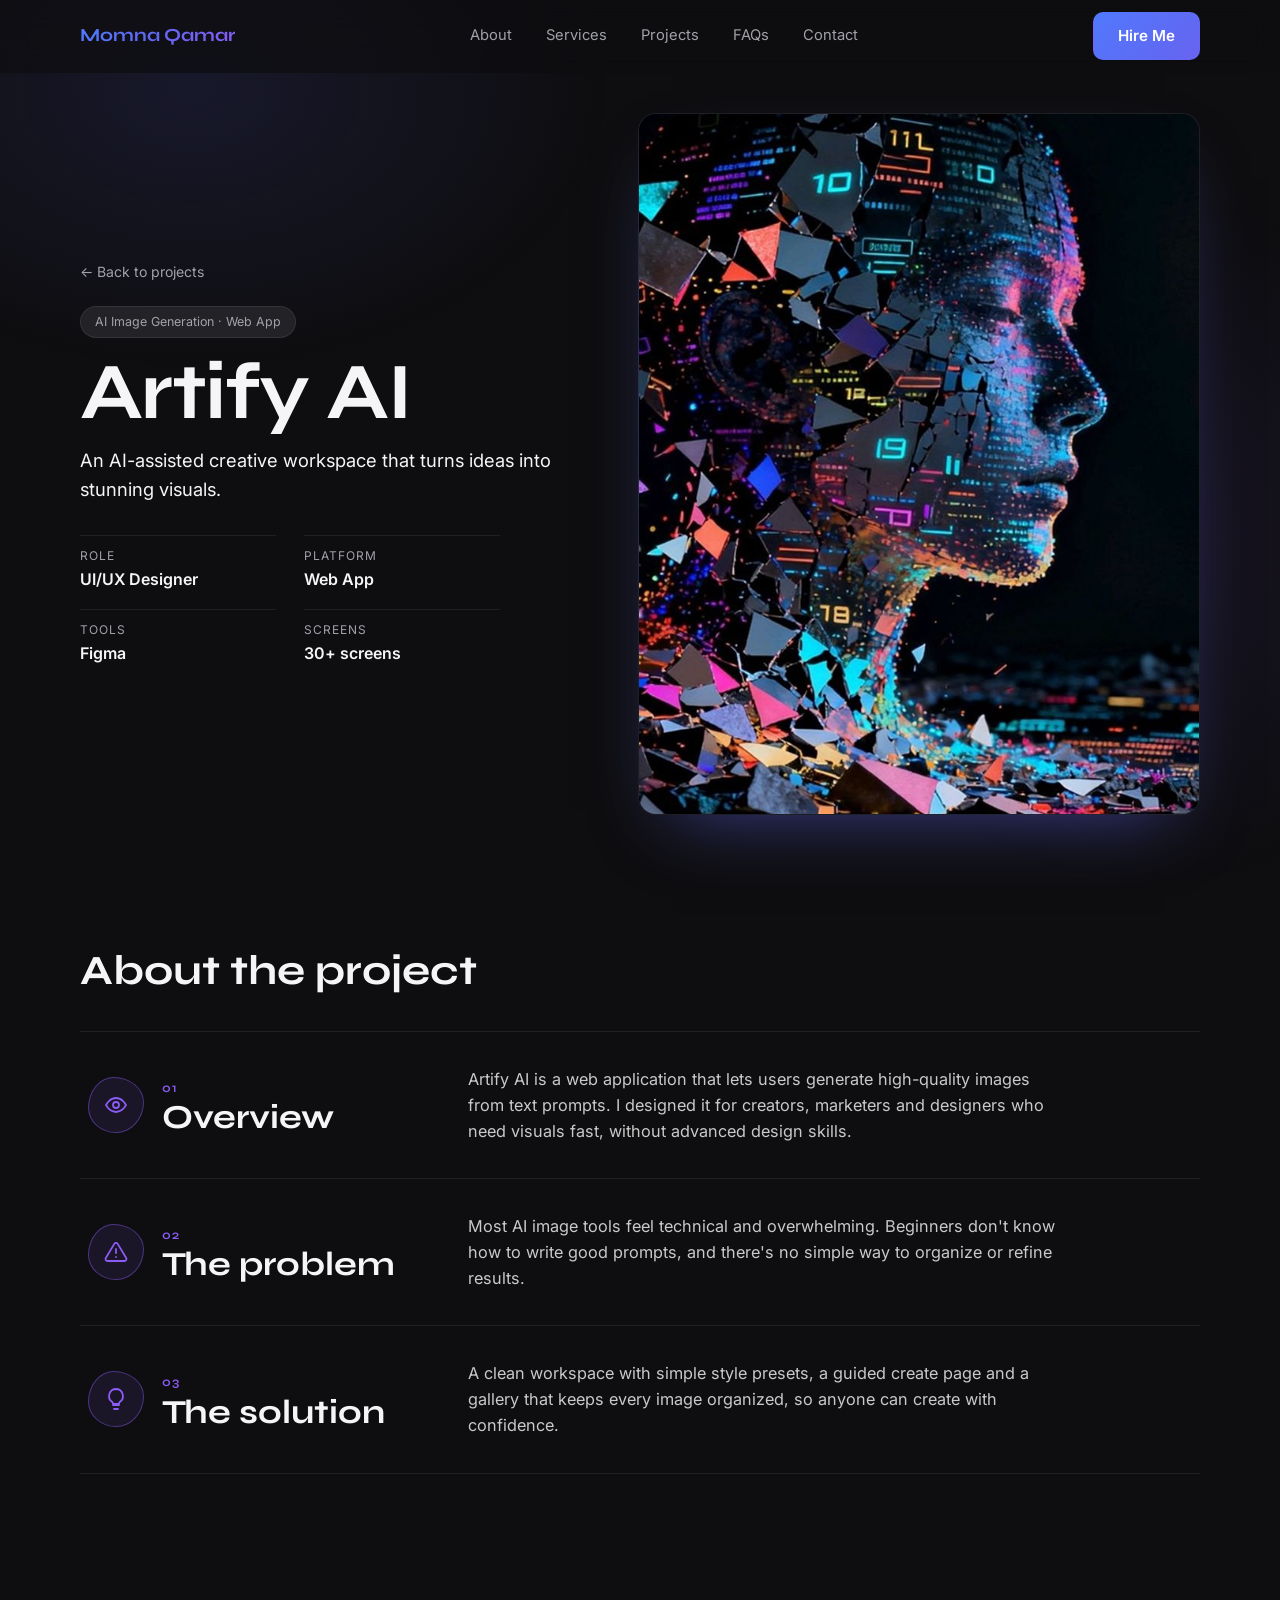
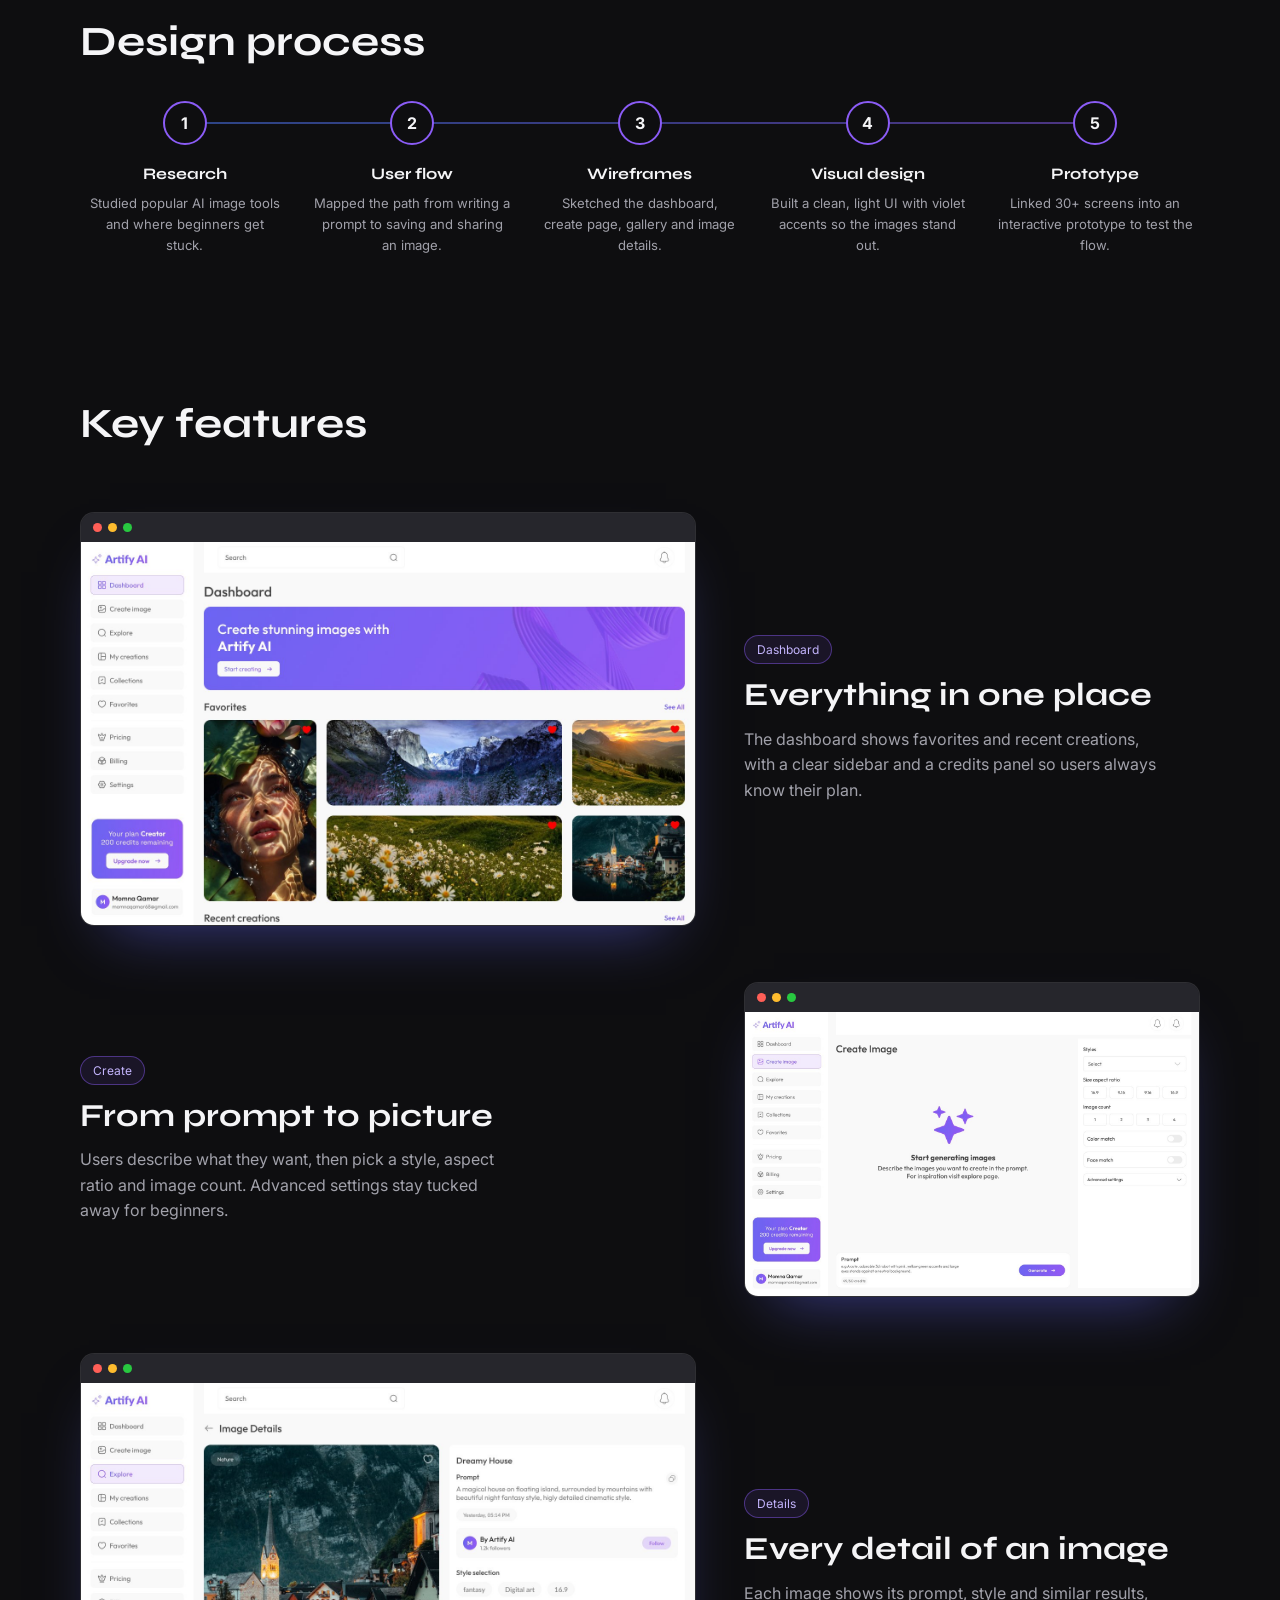
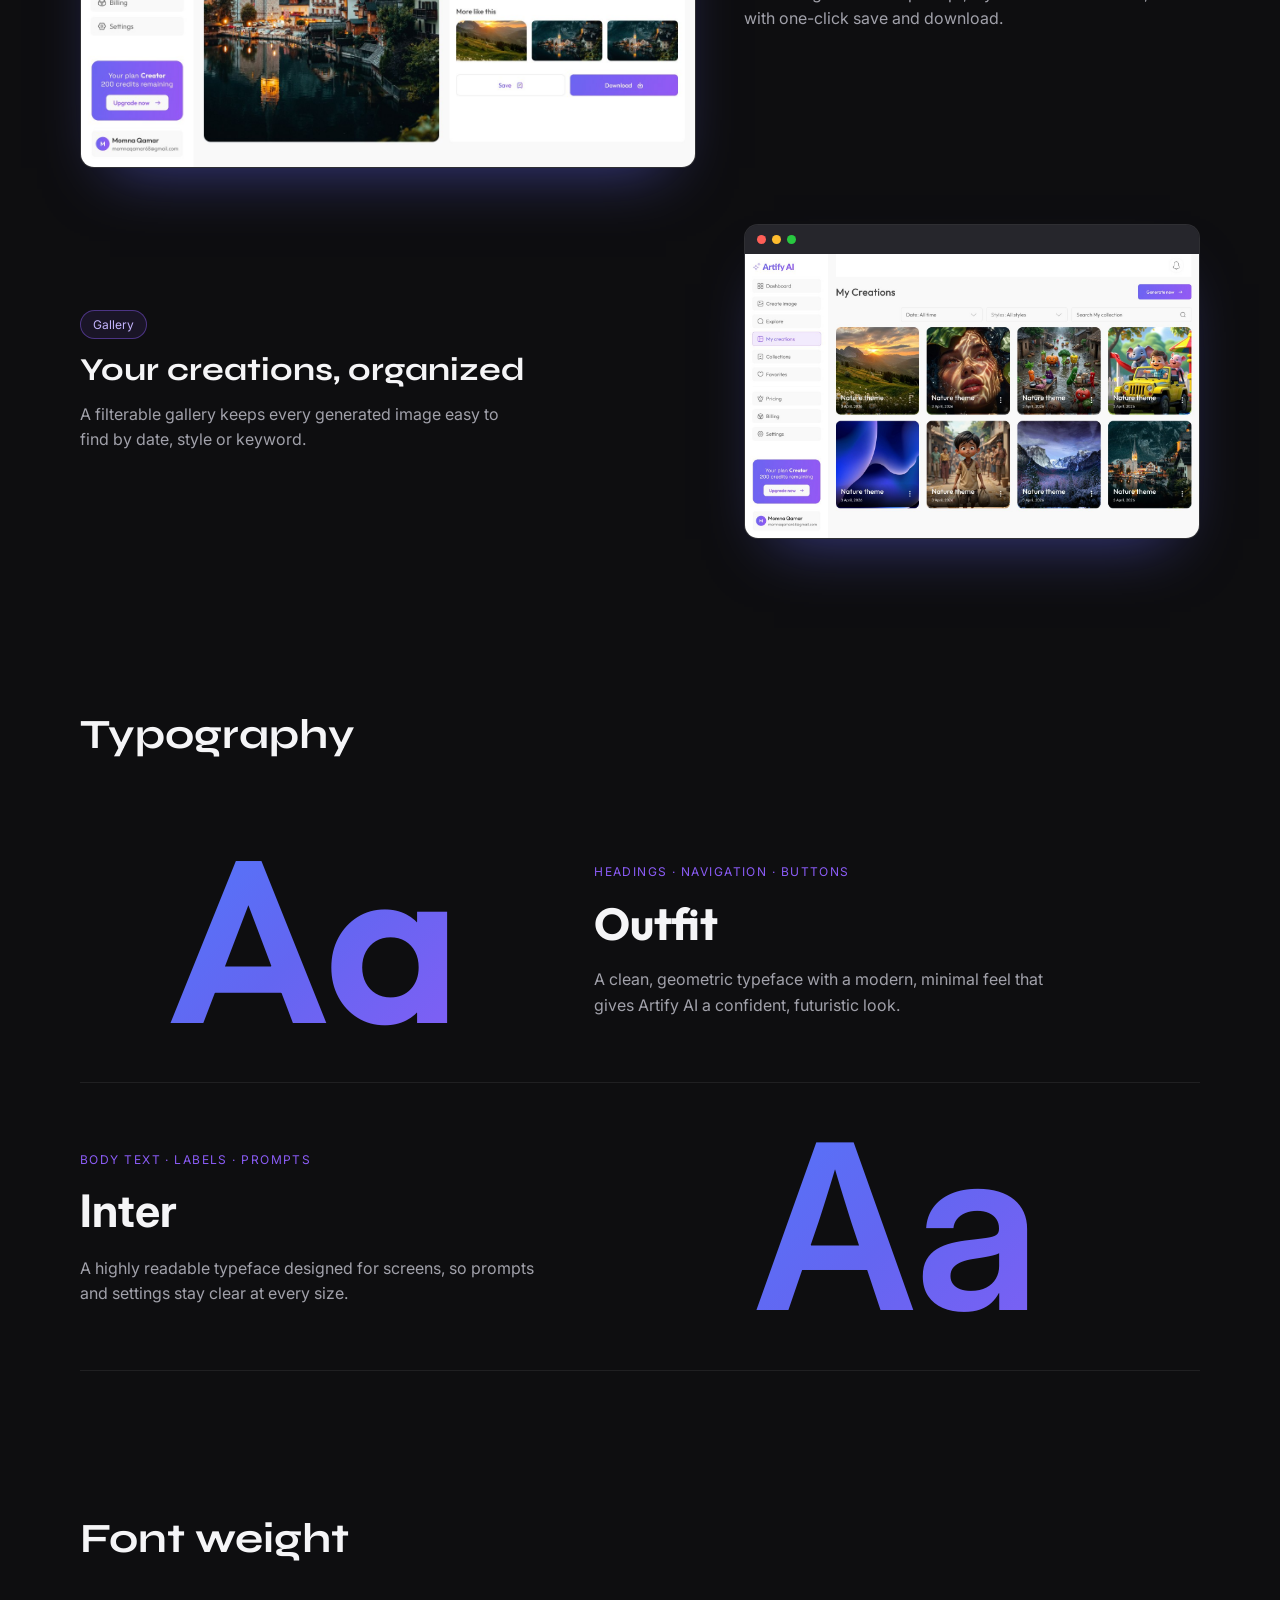
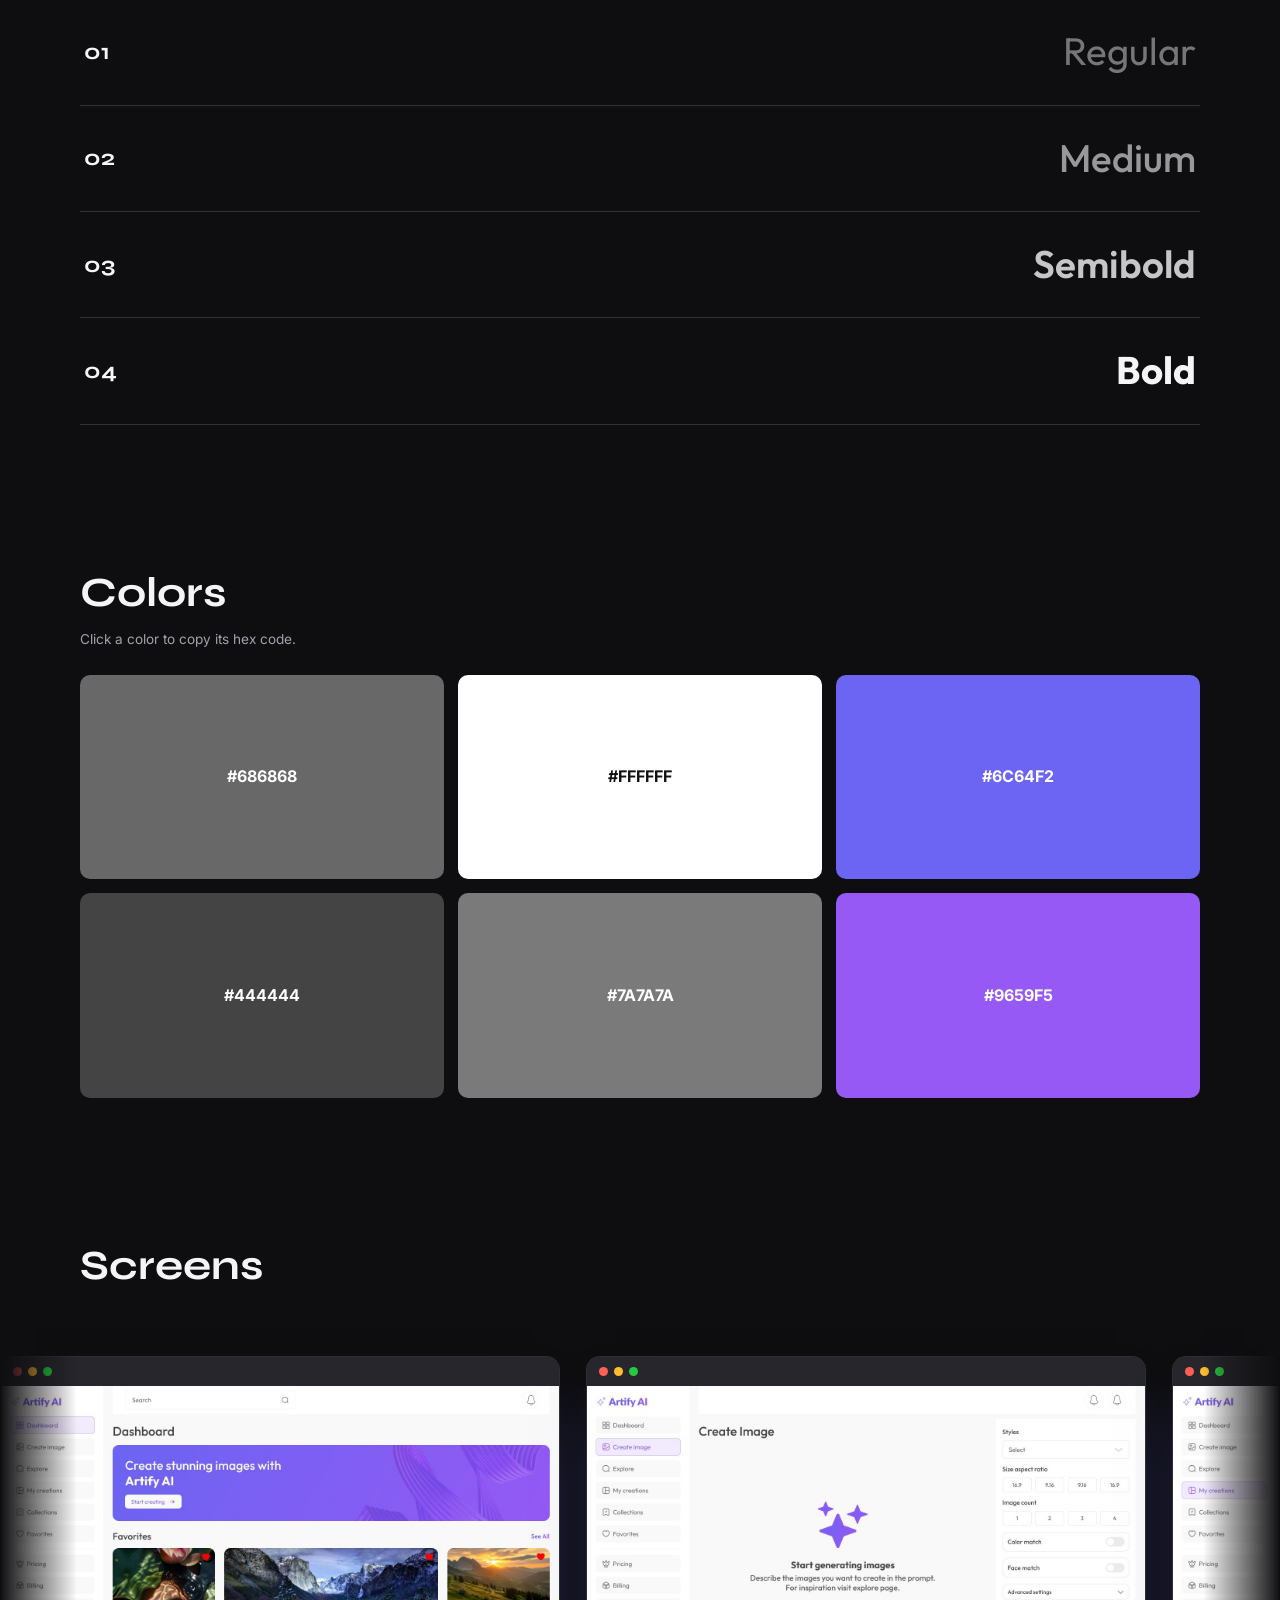
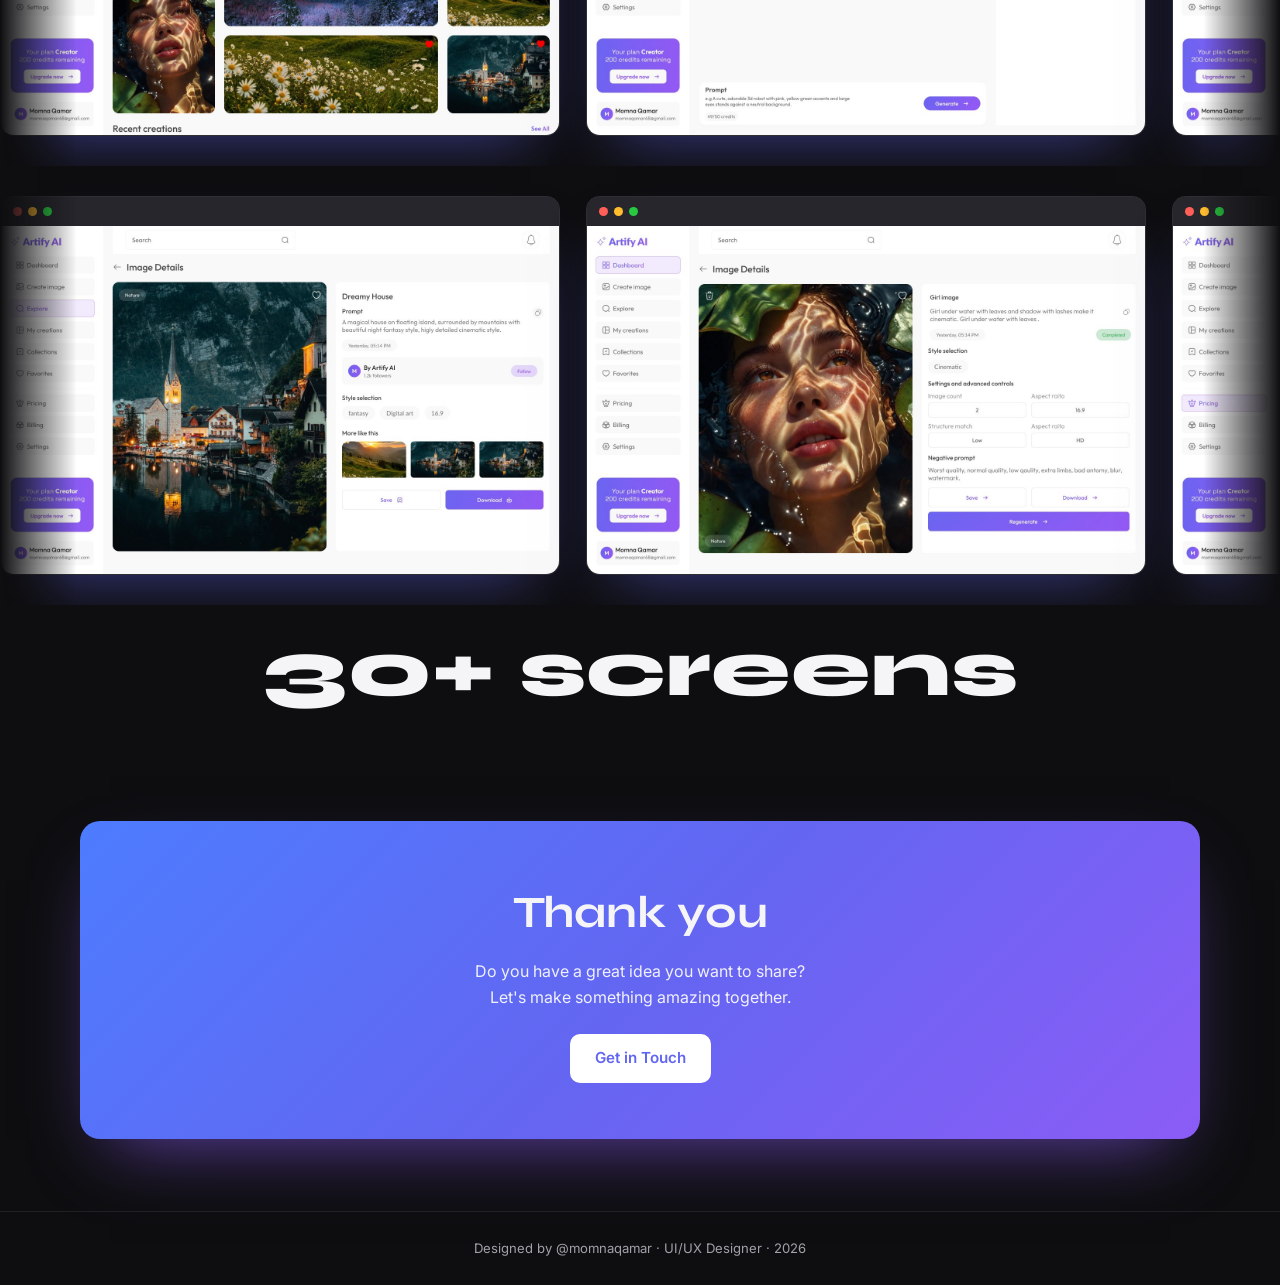
==== commit 9a14a2d7: "Add files via upload" ====
--- a/artify.html
+++ b/artify.html
@@ -25,7 +25,7 @@
     }
   </script>
 </head>
-<body>
+<body class="af">
   <div class="bg-glow" aria-hidden="true"></div>
 
   <!-- ============ NAVBAR ============ -->
@@ -66,24 +66,88 @@
         </dl>
       </div>
       <div class="cs-cover reveal">
-        <img src="assets/artify.jpg" data-base="assets/artify" alt="Artify AI cover: a face dissolving into glowing digital shards" onerror="tryNextImage(this)" />
-      </div>
-    </section>
-
-    <!-- ============ ABOUT ============ -->
+        <img src="assets/artify/cover.jpg" alt="Artify AI cover: a face dissolving into glowing digital shards" />
+      </div>
+    </section>
+
+    <!-- ============ ABOUT THE PROJECT ============ -->
     <section class="section container">
       <h2 class="section__title reveal">About the project</h2>
-      <div class="cs-about">
-        <article class="cs-about__card reveal">
-          <span class="cs-about__num">01</span>
-          <h3>Overview</h3>
-          <p>Artify AI is a web application that lets users generate high-quality images from text prompts. I designed it for creators, marketers and designers who need visuals fast, without needing advanced design skills.</p>
+      <div class="cs-story">
+        <article class="cs-story__row reveal">
+          <div class="cs-story__head">
+            <span class="cs-story__icon"><svg viewBox="0 0 24 24"><path d="M2 12s3.5-7 10-7 10 7 10 7-3.5 7-10 7S2 12 2 12z"/><circle cx="12" cy="12" r="3"/></svg></span>
+            <div><span class="cs-story__num">01</span><h2>Overview</h2></div>
+          </div>
+          <p>Artify AI is a web application that lets users generate high-quality images from text prompts. I designed it for creators, marketers and designers who need visuals fast, without advanced design skills.</p>
         </article>
-        <article class="cs-about__card reveal">
-          <span class="cs-about__num">02</span>
-          <h3>The problem</h3>
+        <article class="cs-story__row reveal">
+          <div class="cs-story__head">
+            <span class="cs-story__icon"><svg viewBox="0 0 24 24"><path d="M12 9v4M12 17h.01"/><path d="M10.3 3.9L1.8 18a2 2 0 0 0 1.7 3h17a2 2 0 0 0 1.7-3L13.7 3.9a2 2 0 0 0-3.4 0z"/></svg></span>
+            <div><span class="cs-story__num">02</span><h2>The problem</h2></div>
+          </div>
           <p>Most AI image tools feel technical and overwhelming. Beginners don't know how to write good prompts, and there's no simple way to organize or refine results.</p>
         </article>
+        <article class="cs-story__row reveal">
+          <div class="cs-story__head">
+            <span class="cs-story__icon"><svg viewBox="0 0 24 24"><path d="M9 18h6M10 22h4"/><path d="M12 2a7 7 0 0 0-4 12.7c.6.5 1 1.3 1 2.1V17h6v-.2c0-.8.4-1.6 1-2.1A7 7 0 0 0 12 2z"/></svg></span>
+            <div><span class="cs-story__num">03</span><h2>The solution</h2></div>
+          </div>
+          <p>A clean workspace with simple style presets, a guided create page and a gallery that keeps every image organized, so anyone can create with confidence.</p>
+        </article>
+      </div>
+    </section>
+
+    <!-- ============ DESIGN PROCESS ============ -->
+    <section class="section container">
+      <h2 class="section__title reveal">Design process</h2>
+      <ol class="process">
+        <li class="process__step reveal"><span class="process__dot">1</span><h3>Research</h3><p>Studied popular AI image tools and where beginners get stuck.</p></li>
+        <li class="process__step reveal"><span class="process__dot">2</span><h3>User flow</h3><p>Mapped the path from writing a prompt to saving and sharing an image.</p></li>
+        <li class="process__step reveal"><span class="process__dot">3</span><h3>Wireframes</h3><p>Sketched the dashboard, create page, gallery and image details.</p></li>
+        <li class="process__step reveal"><span class="process__dot">4</span><h3>Visual design</h3><p>Built a clean, light UI with violet accents so the images stand out.</p></li>
+        <li class="process__step reveal"><span class="process__dot">5</span><h3>Prototype</h3><p>Linked 30+ screens into an interactive prototype to test the flow.</p></li>
+      </ol>
+    </section>
+
+    <!-- ============ FEATURES ============ -->
+    <section class="section container">
+      <h2 class="section__title reveal">Key features</h2>
+
+      <div class="af-feature reveal">
+        <div class="browser"><div class="browser__bar"><span></span><span></span><span></span></div><img src="assets/artify/dashboard.jpg" alt="Artify AI dashboard with favorites" /></div>
+        <div class="af-feature__text">
+          <span class="af-feature__tag">Dashboard</span>
+          <h3>Everything in one place</h3>
+          <p>The dashboard shows favorites and recent creations, with a clear sidebar and a credits panel so users always know their plan.</p>
+        </div>
+      </div>
+
+      <div class="af-feature af-feature--flip reveal">
+        <div class="browser"><div class="browser__bar"><span></span><span></span><span></span></div><img src="assets/artify/create-image.jpg" alt="Create image screen with styles and settings" /></div>
+        <div class="af-feature__text">
+          <span class="af-feature__tag">Create</span>
+          <h3>From prompt to picture</h3>
+          <p>Users describe what they want, then pick a style, aspect ratio and image count. Advanced settings stay tucked away for beginners.</p>
+        </div>
+      </div>
+
+      <div class="af-feature reveal">
+        <div class="browser"><div class="browser__bar"><span></span><span></span><span></span></div><img src="assets/artify/image-details.jpg" alt="Image details screen with prompt and actions" /></div>
+        <div class="af-feature__text">
+          <span class="af-feature__tag">Details</span>
+          <h3>Every detail of an image</h3>
+          <p>Each image shows its prompt, style and similar results, with one-click save and download.</p>
+        </div>
+      </div>
+
+      <div class="af-feature af-feature--flip reveal">
+        <div class="browser"><div class="browser__bar"><span></span><span></span><span></span></div><img src="assets/artify/my-creations.jpg" alt="My creations gallery with filters" /></div>
+        <div class="af-feature__text">
+          <span class="af-feature__tag">Gallery</span>
+          <h3>Your creations, organized</h3>
+          <p>A filterable gallery keeps every generated image easy to find by date, style or keyword.</p>
+        </div>
       </div>
     </section>
 
@@ -91,17 +155,21 @@
     <section class="section container">
       <h2 class="section__title reveal">Typography</h2>
 
-      <div class="type-grid">
-        <div class="type-card reveal">
-          <span class="type-sample" style="font-family: 'Outfit', sans-serif;">Aa</span>
-          <h3>Outfit</h3>
-          <p>Outfit is a clean, geometric typeface with a modern, minimal feel. I used it for headings to give Artify AI a confident, futuristic look.</p>
-        </div>
-
-        <div class="type-card type-card--offset reveal">
-          <span class="type-sample" style="font-family: 'Inter', sans-serif;">Aa</span>
-          <h3>Inter</h3>
-          <p>Inter is a highly readable typeface designed for screens. I used it for body text, labels and buttons so the interface stays clear at every size.</p>
+      <div class="cs-font reveal">
+        <div class="cs-font__glyph" style="font-family: 'Outfit', sans-serif; font-weight: 600;">Aa</div>
+        <div class="cs-font__info">
+          <span class="cs-font__role">Headings · Navigation · Buttons</span>
+          <h3 style="font-family: 'Outfit', sans-serif;">Outfit</h3>
+          <p>A clean, geometric typeface with a modern, minimal feel that gives Artify AI a confident, futuristic look.</p>
+        </div>
+      </div>
+
+      <div class="cs-font cs-font--flip reveal">
+        <div class="cs-font__glyph" style="font-family: 'Inter', sans-serif; font-weight: 600;">Aa</div>
+        <div class="cs-font__info">
+          <span class="cs-font__role">Body text · Labels · Prompts</span>
+          <h3 style="font-family: 'Inter', sans-serif;">Inter</h3>
+          <p>A highly readable typeface designed for screens, so prompts and settings stay clear at every size.</p>
         </div>
       </div>
     </section>
@@ -139,12 +207,8 @@
         <h2 class="section__title reveal">Screens</h2>
       </div>
 
-      <div class="screens__marquee reveal">
-        <div class="screens__track">
-          <img src="assets/artify-screens.png" data-base="assets/artify-screens" alt="A collage of Artify AI screens: sign-in, dashboard, collections, image details and pricing" onerror="tryNextImage(this)" />
-          <img src="assets/artify-screens.png" data-base="assets/artify-screens" alt="" aria-hidden="true" onerror="tryNextImage(this)" />
-        </div>
-      </div>
+            <div class="af-screens reveal"><div class="af-screens__track"><div class="browser"><div class="browser__bar"><span></span><span></span><span></span></div><img src="assets/artify/dashboard.jpg" alt="Dashboard" /></div><div class="browser"><div class="browser__bar"><span></span><span></span><span></span></div><img src="assets/artify/create-image.jpg" alt="Create image" /></div><div class="browser"><div class="browser__bar"><span></span><span></span><span></span></div><img src="assets/artify/my-creations.jpg" alt="My creations" /></div></div></div>
+      <div class="af-screens af-screens--reverse reveal"><div class="af-screens__track"><div class="browser"><div class="browser__bar"><span></span><span></span><span></span></div><img src="assets/artify/image-details.jpg" alt="Image details" /></div><div class="browser"><div class="browser__bar"><span></span><span></span><span></span></div><img src="assets/artify/image-settings.jpg" alt="Image settings" /></div><div class="browser"><div class="browser__bar"><span></span><span></span><span></span></div><img src="assets/artify/pricing.jpg" alt="Pricing" /></div></div></div>
 
       <p class="screens__count screens__count--below reveal">30+ screens</p>
     </section>
@@ -164,6 +228,14 @@
   </footer>
 
   <script src="script.js"></script>
+  <script>
+    // Duplicate each screens row so the horizontal scroll loops without a gap
+    document.querySelectorAll(".af-screens__track").forEach(function (track) {
+      Array.from(track.children).forEach(function (el) {
+        var copy = el.cloneNode(true); copy.setAttribute("aria-hidden", "true"); track.appendChild(copy);
+      });
+    });
+  </script>
   <script>
     // Copy a color's hex code when its swatch is clicked
     document.querySelectorAll(".swatch").forEach(function (swatch) {
--- a/style.css
+++ b/style.css
@@ -329,7 +329,7 @@
 .tool-logo--sm { width: 36px; height: 36px; font-size: 0.95rem; border-radius: 7px; }
 .tool-logo--sm svg { height: 26px; }
 
-.tools-grid { display: grid; grid-template-columns: repeat(4, 1fr); gap: 18px; }
+.tools-grid { display: grid; grid-template-columns: repeat(3, 1fr); gap: 18px; }
 
 .tool-card {
   position: relative;
@@ -454,7 +454,7 @@
 /* ================= RESPONSIVE ================= */
 @media (max-width: 960px) {
   .services-grid { grid-template-columns: repeat(2, 1fr); }
-  .tools-grid { grid-template-columns: repeat(2, 1fr); }
+  .tools-grid { grid-template-columns: repeat(3, 1fr); }
 }
 
 @media (max-width: 760px) {
--- a/case-study.css
+++ b/case-study.css
@@ -189,3 +189,131 @@
   .cs-tag { font-size: 0.72rem; }
 }
 @media (prefers-reduced-motion: reduce) { .screens__track { animation: none; } }
+
+
+/* =========================================================
+   Shared case-study sections (same layout on every page)
+   Each page sets its own accent colors on <body>
+   ========================================================= */
+body { --accent: #8b5cf6; --accent-soft: rgba(139, 92, 246, 0.1); --accent-line: rgba(139, 92, 246, 0.45); --accent-grad: linear-gradient(135deg, #4d7cfe, #6366f1 50%, #8b5cf6); --cs-head: var(--font-head); }
+body.br { --accent: #a5b4fc; --accent-soft: rgba(165, 180, 252, 0.08); --accent-line: rgba(165, 180, 252, 0.35); --accent-grad: linear-gradient(150deg, #ffffff 10%, #9a9aa8 100%); --cs-head: "Lato", sans-serif; }
+body.ph { --accent: #e8785a; --accent-soft: rgba(232, 120, 90, 0.1); --accent-line: rgba(232, 120, 90, 0.4); --accent-grad: linear-gradient(160deg, #e8785a 10%, #f6b9a5 55%, #d6e7d7 100%); --cs-head: "Poppins", sans-serif; }
+
+/* ---------- Overview: editorial rows ---------- */
+.cs-story { border-top: 1px solid var(--border); }
+.cs-story__row {
+  position: relative; display: grid; grid-template-columns: 340px 1fr; gap: 40px; align-items: center;
+  padding: 34px 8px; border-bottom: 1px solid var(--border);
+  transition: background 0.4s, padding 0.4s var(--ease);
+}
+/* coral line that grows along the bottom on hover */
+.cs-story__row::after {
+  content: ""; position: absolute; left: 0; bottom: -1px; height: 2px; width: 100%;
+  background: var(--accent-grad);
+  transform: scaleX(0); transform-origin: left; transition: transform 0.6s var(--ease);
+}
+.cs-story__row:hover { background: linear-gradient(90deg, var(--accent-soft), transparent 70%); padding-left: 20px; }
+.cs-story__row:hover::after { transform: scaleX(1); }
+.cs-story__head { display: flex; align-items: center; gap: 18px; }
+.cs-story__icon {
+  width: 56px; height: 56px; flex-shrink: 0; display: grid; place-items: center;
+  border-radius: 46% 54% 50% 50% / 55% 45% 55% 45%;
+  background: var(--accent-soft); border: 1px solid var(--accent-line);
+  transition: background 0.4s, transform 0.5s var(--ease);
+}
+.cs-story__icon svg { width: 24px; height: 24px; fill: none; stroke: var(--accent); stroke-width: 1.8; stroke-linecap: round; stroke-linejoin: round; transition: stroke 0.3s; }
+.cs-story__row:hover .cs-story__icon { background: var(--accent); transform: rotate(-10deg) scale(1.08); }
+.cs-story__row:hover .cs-story__icon svg { stroke: #fff; }
+.cs-story__num { font-family: var(--cs-head); font-size: 0.8rem; font-weight: 600; color: var(--accent); letter-spacing: 0.1em; }
+.cs-story__head h2 { font-family: var(--cs-head); font-weight: 700; font-size: clamp(1.5rem, 3vw, 2.1rem); line-height: 1.1; }
+.cs-story__row p { color: #c9c9c9; font-size: 1.02rem; max-width: 60ch; }
+
+/* ---------- Typography: specimen layout ---------- */
+.cs-font {
+  display: grid; grid-template-columns: 1fr 1.3fr; gap: 48px; align-items: center;
+  padding: 40px 0; border-bottom: 1px solid var(--border);
+}
+.cs-font--flip .cs-font__glyph { order: 2; }
+.cs-font__glyph {
+  font-size: clamp(8rem, 18vw, 15rem); line-height: 0.9; text-align: center;
+  background: var(--accent-grad);
+  -webkit-background-clip: text; background-clip: text; color: transparent;
+  transition: transform 0.7s var(--ease), letter-spacing 0.7s var(--ease);
+}
+.cs-font:hover .cs-font__glyph { transform: scale(1.05) rotate(-3deg); letter-spacing: 0.04em; }
+.cs-font__role { font-size: 0.75rem; text-transform: uppercase; letter-spacing: 0.12em; color: var(--accent); }
+.cs-font__info h3 { font-size: clamp(2rem, 4vw, 2.8rem); font-weight: 700; margin: 4px 0 8px; }
+.cs-font__info > p { color: var(--muted); max-width: 46ch; }
+  display: grid; justify-items: center; gap: 4px; min-width: 88px; padding: 12px 10px;
+  border-radius: 14px; border: 1px solid var(--border);
+  transition: border-color 0.3s, transform 0.4s var(--ease), background 0.3s;
+}
+
+
+.cs-font__info h3 { font-family: var(--cs-head); }
+.weights li:hover { border-color: var(--accent); }
+.weights li:hover .weights__num { color: var(--accent); }
+.weights__num { font-family: var(--cs-head); }
+
+/* ---------- Design process (shared) ---------- */
+.process { list-style: none; display: grid; grid-template-columns: repeat(5, 1fr); gap: 18px; position: relative; }
+.process::before { content: ""; position: absolute; top: 21px; left: 10%; right: 10%; height: 2px; background: var(--accent-grad); opacity: 0.5; }
+.process__step { position: relative; text-align: center; padding: 0 6px; }
+.process__dot {
+  position: relative; z-index: 1; width: 44px; height: 44px; margin: 0 auto 16px; border-radius: 50%;
+  display: grid; place-items: center; font-weight: 700;
+  background: var(--bg); border: 2px solid var(--accent);
+  transition: background 0.35s, transform 0.35s var(--ease), color 0.35s;
+}
+.process__step:hover .process__dot { background: var(--accent-grad); transform: scale(1.15); border-color: transparent; color: #111; }
+.process__step h3 { font-family: var(--cs-head); font-size: 1rem; margin-bottom: 6px; }
+.process__step p { font-size: 0.82rem; color: var(--muted); }
+
+/* ---------- Web feature rows (Artify) ---------- */
+.af-feature { display: grid; grid-template-columns: 1.35fr 1fr; gap: 48px; align-items: center; padding: 28px 0; }
+.af-feature--flip .browser { order: 2; }
+.af-feature__tag {
+  display: inline-block; font-size: 0.75rem; padding: 4px 12px; border-radius: 999px; margin-bottom: 12px;
+  background: var(--accent-soft); color: #c4b5fd; border: 1px solid var(--accent-line);
+}
+.af-feature h3 { font-family: var(--cs-head); font-size: clamp(1.5rem, 3vw, 2rem); line-height: 1.2; margin-bottom: 12px; }
+.af-feature p { color: var(--muted); max-width: 42ch; }
+
+/* browser mockup */
+.browser {
+  border-radius: 14px; overflow: hidden; background: #1d1d22;
+  border: 1px solid var(--border);
+  box-shadow: 0 30px 60px -30px rgba(99, 102, 241, 0.55);
+  transition: transform 0.6s var(--ease), box-shadow 0.6s var(--ease);
+}
+.browser__bar { display: flex; gap: 6px; padding: 10px 12px; background: #26262c; }
+.browser__bar span { width: 9px; height: 9px; border-radius: 50%; background: #4a4a52; }
+.browser__bar span:nth-child(1) { background: #ff5f57; } .browser__bar span:nth-child(2) { background: #febc2e; } .browser__bar span:nth-child(3) { background: #28c840; }
+.browser img { width: 100%; display: block; }
+.af-feature:hover .browser { transform: translateY(-8px); box-shadow: 0 40px 70px -30px rgba(139, 92, 246, 0.7); }
+
+/* Artify screens: browsers scrolling horizontally */
+.af-screens { overflow: hidden; padding: 30px 0; -webkit-mask-image: linear-gradient(90deg, transparent, #000 6%, #000 94%, transparent); mask-image: linear-gradient(90deg, transparent, #000 6%, #000 94%, transparent); }
+.af-screens__track { display: flex; gap: 26px; width: max-content; animation: cs-scroll 50s linear infinite; }
+.af-screens:hover .af-screens__track { animation-play-state: paused; }
+.af-screens .browser { width: 560px; flex-shrink: 0; }
+.af-screens .browser:hover { transform: translateY(-8px) scale(1.02); }
+.af-screens--reverse .af-screens__track { animation-direction: reverse; }
+
+@media (max-width: 960px) {
+  .process { grid-template-columns: 1fr; gap: 22px; }
+  .process::before { top: 0; bottom: 0; left: 21px; right: auto; width: 2px; height: auto; }
+  .process__step { display: grid; grid-template-columns: 44px 1fr; gap: 0 16px; text-align: left; padding: 0; }
+  .process__dot { margin: 0; grid-row: span 2; }
+}
+@media (max-width: 760px) {
+  .cs-story__row { grid-template-columns: 1fr; gap: 14px; padding: 26px 4px; }
+  .cs-story__row:hover { padding-left: 12px; }
+  .cs-font, .cs-font--flip { grid-template-columns: 1fr; gap: 10px; padding: 28px 0; }
+  .cs-font--flip .cs-font__glyph { order: 0; }
+  .cs-font__glyph { font-size: 7rem; text-align: left; }
+  .af-feature, .af-feature--flip { grid-template-columns: 1fr; gap: 22px; }
+  .af-feature--flip .browser { order: 0; }
+  .af-screens .browser { width: 300px; }
+}
+@media (prefers-reduced-motion: reduce) { .af-screens__track { animation: none; } }
